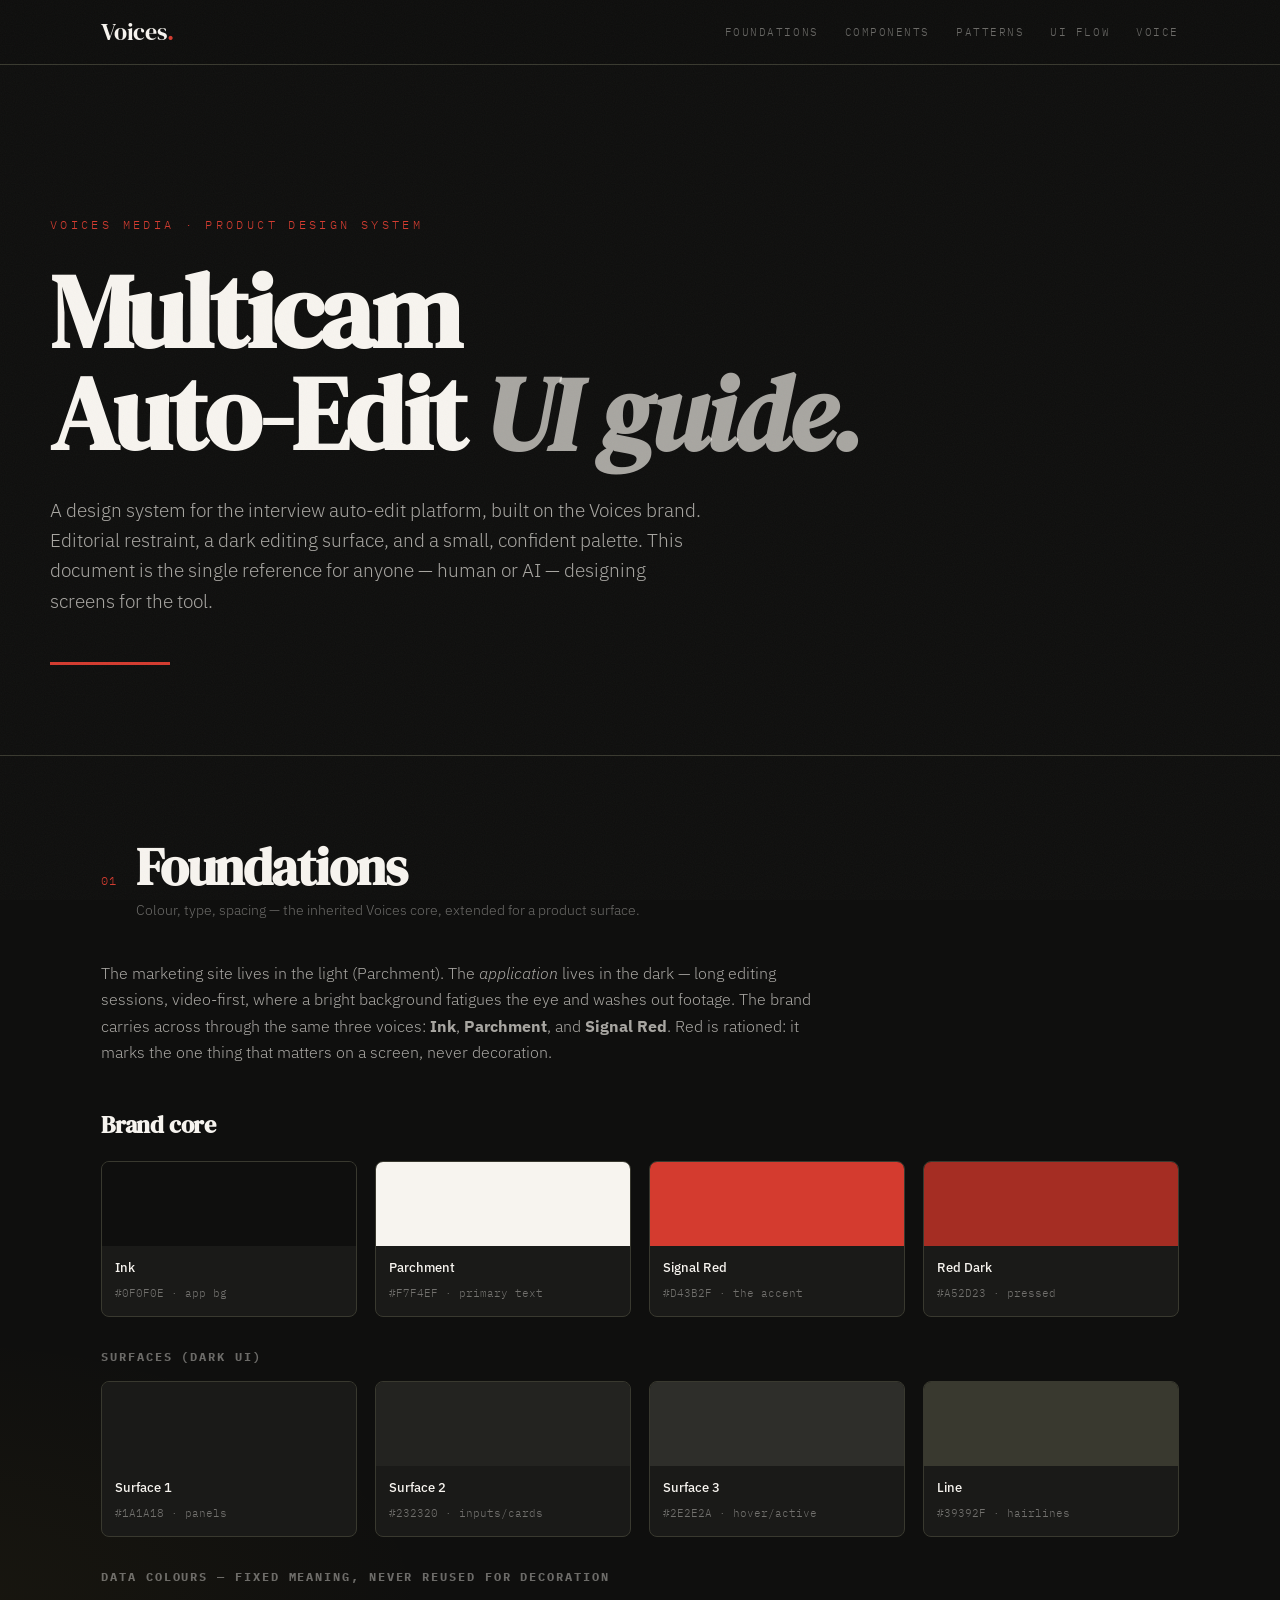
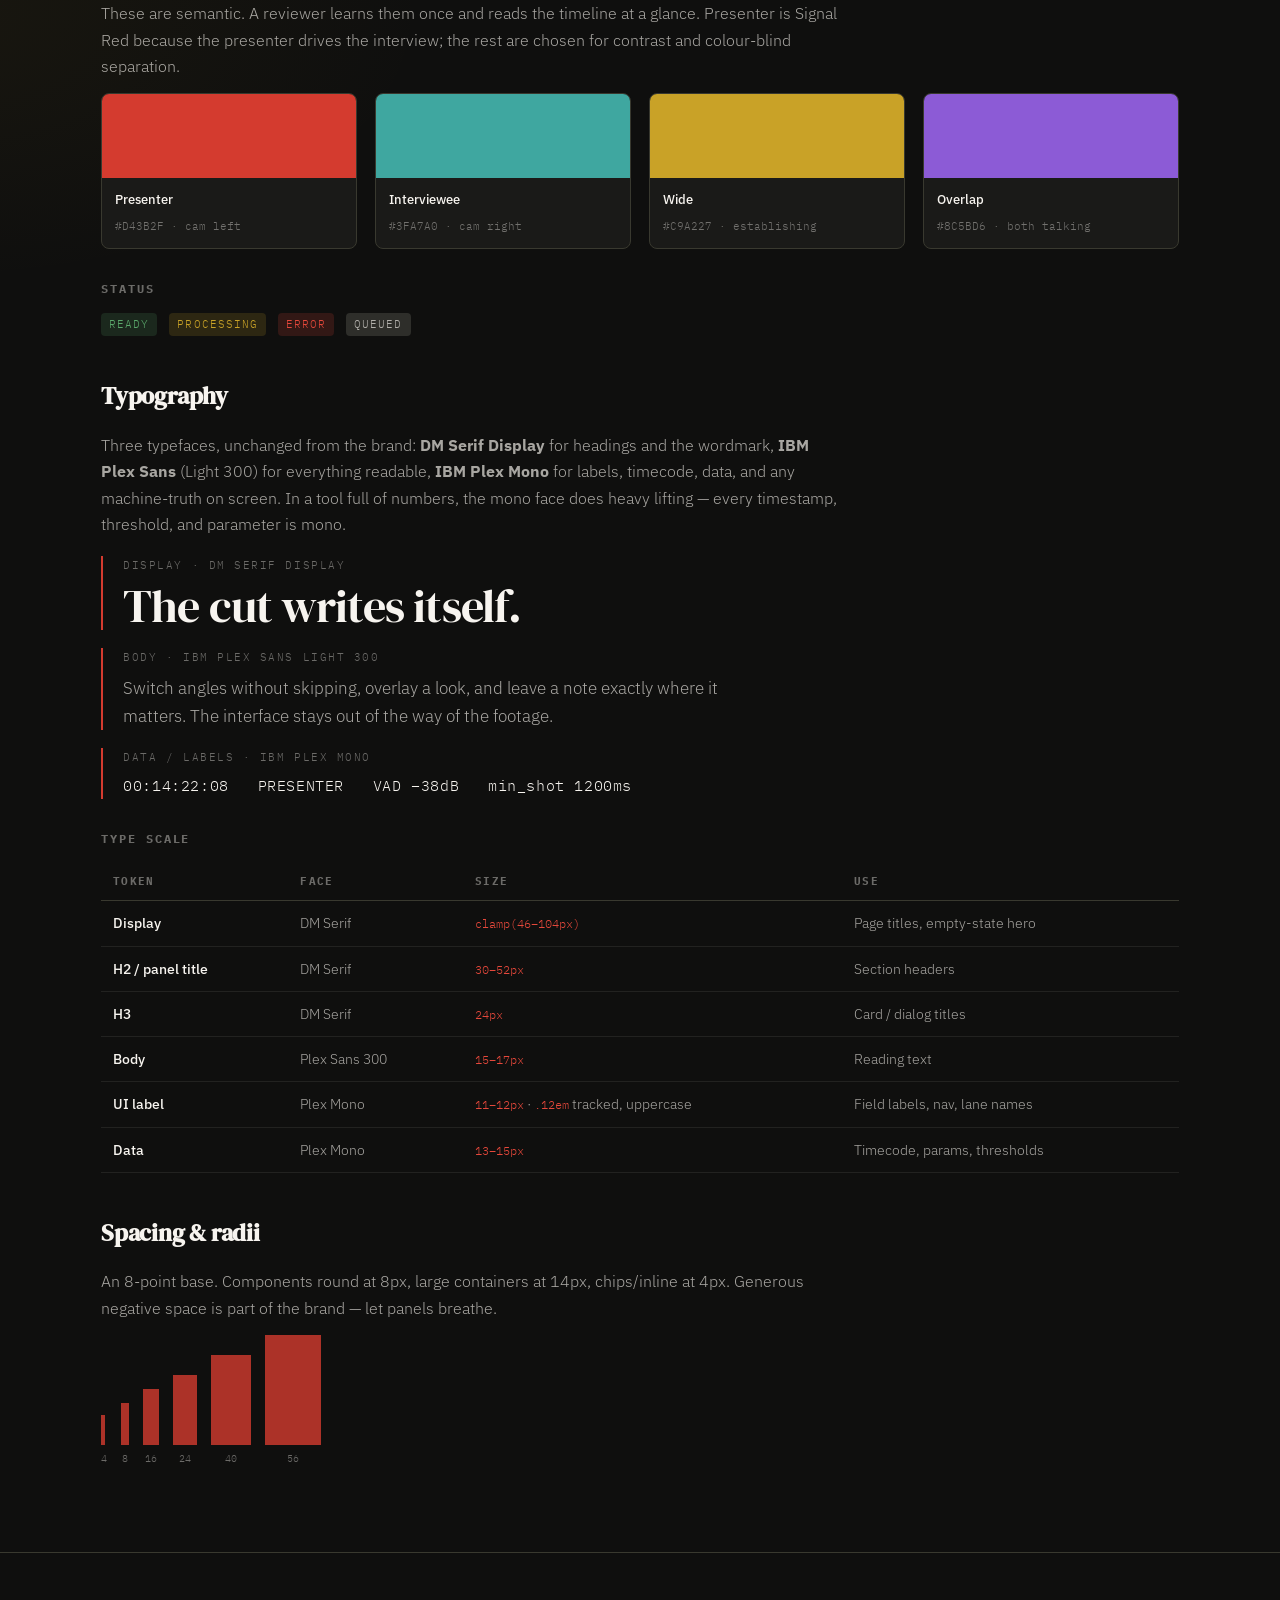
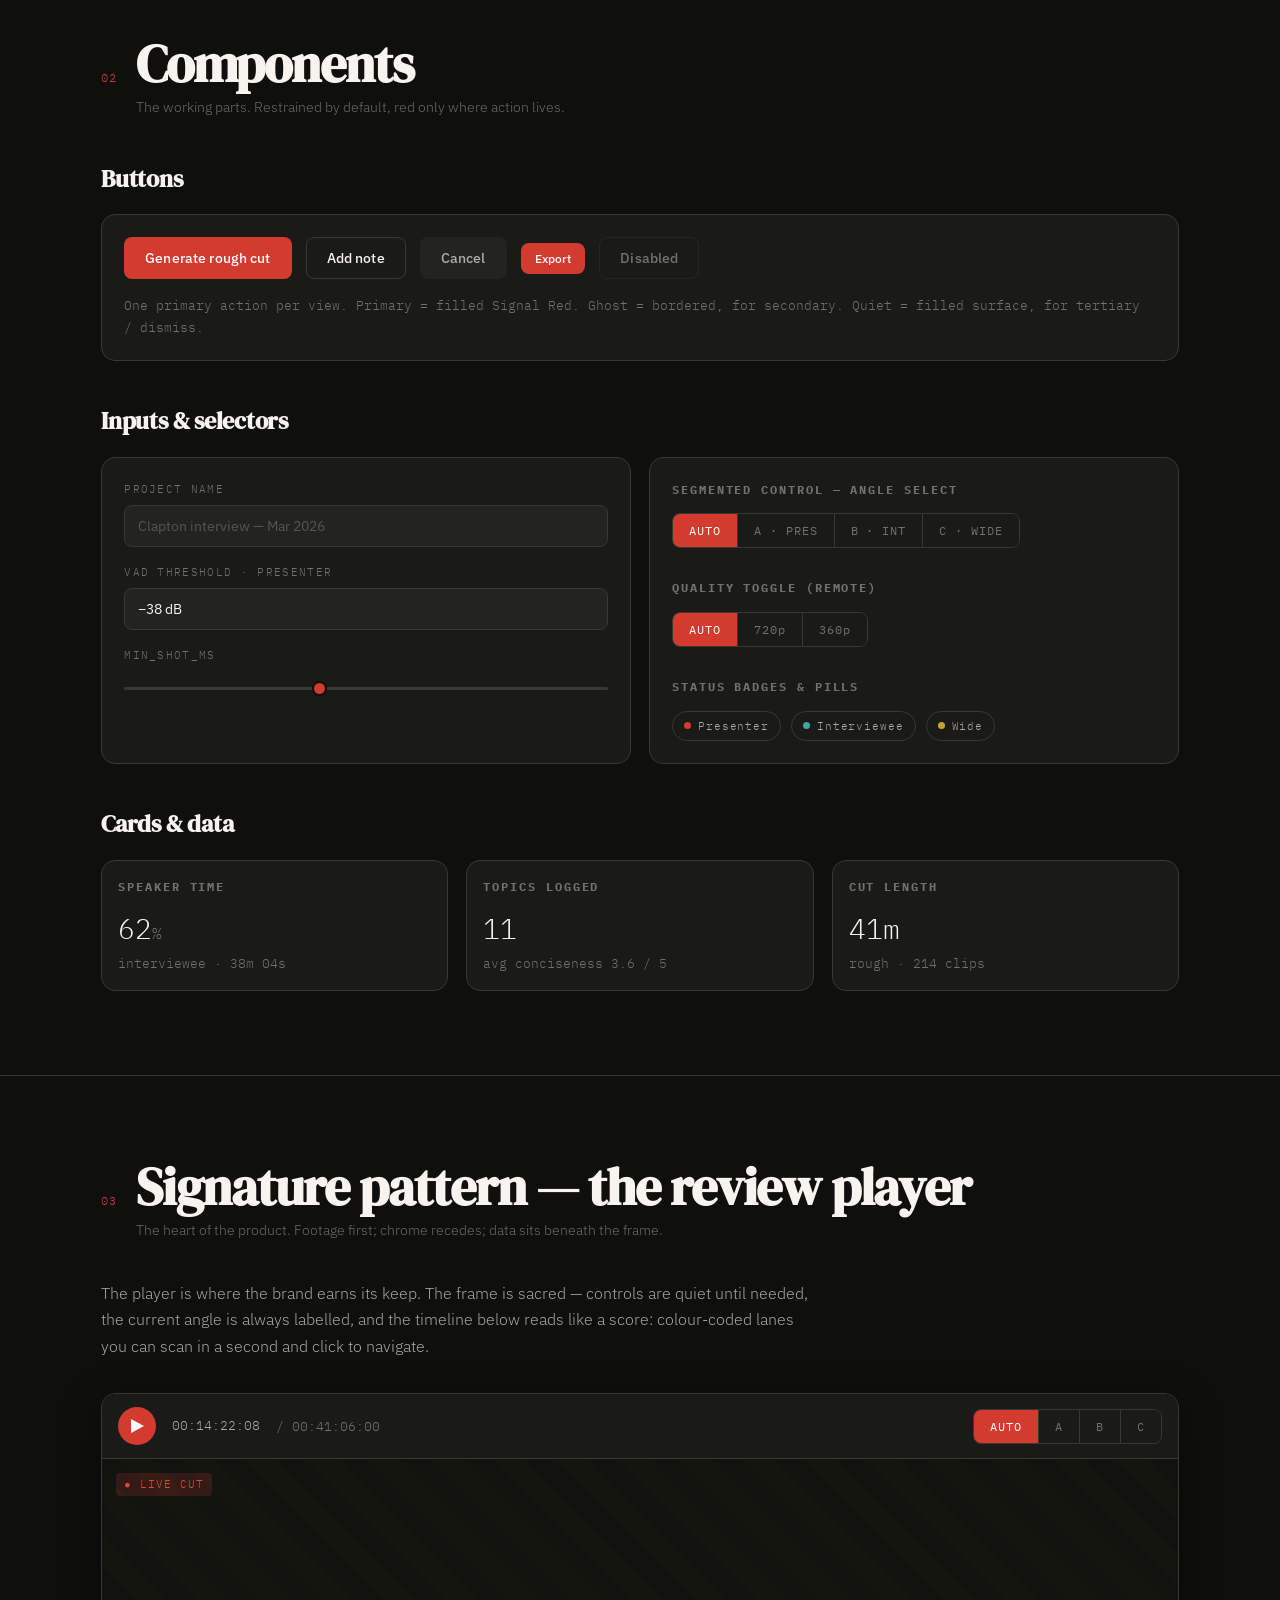
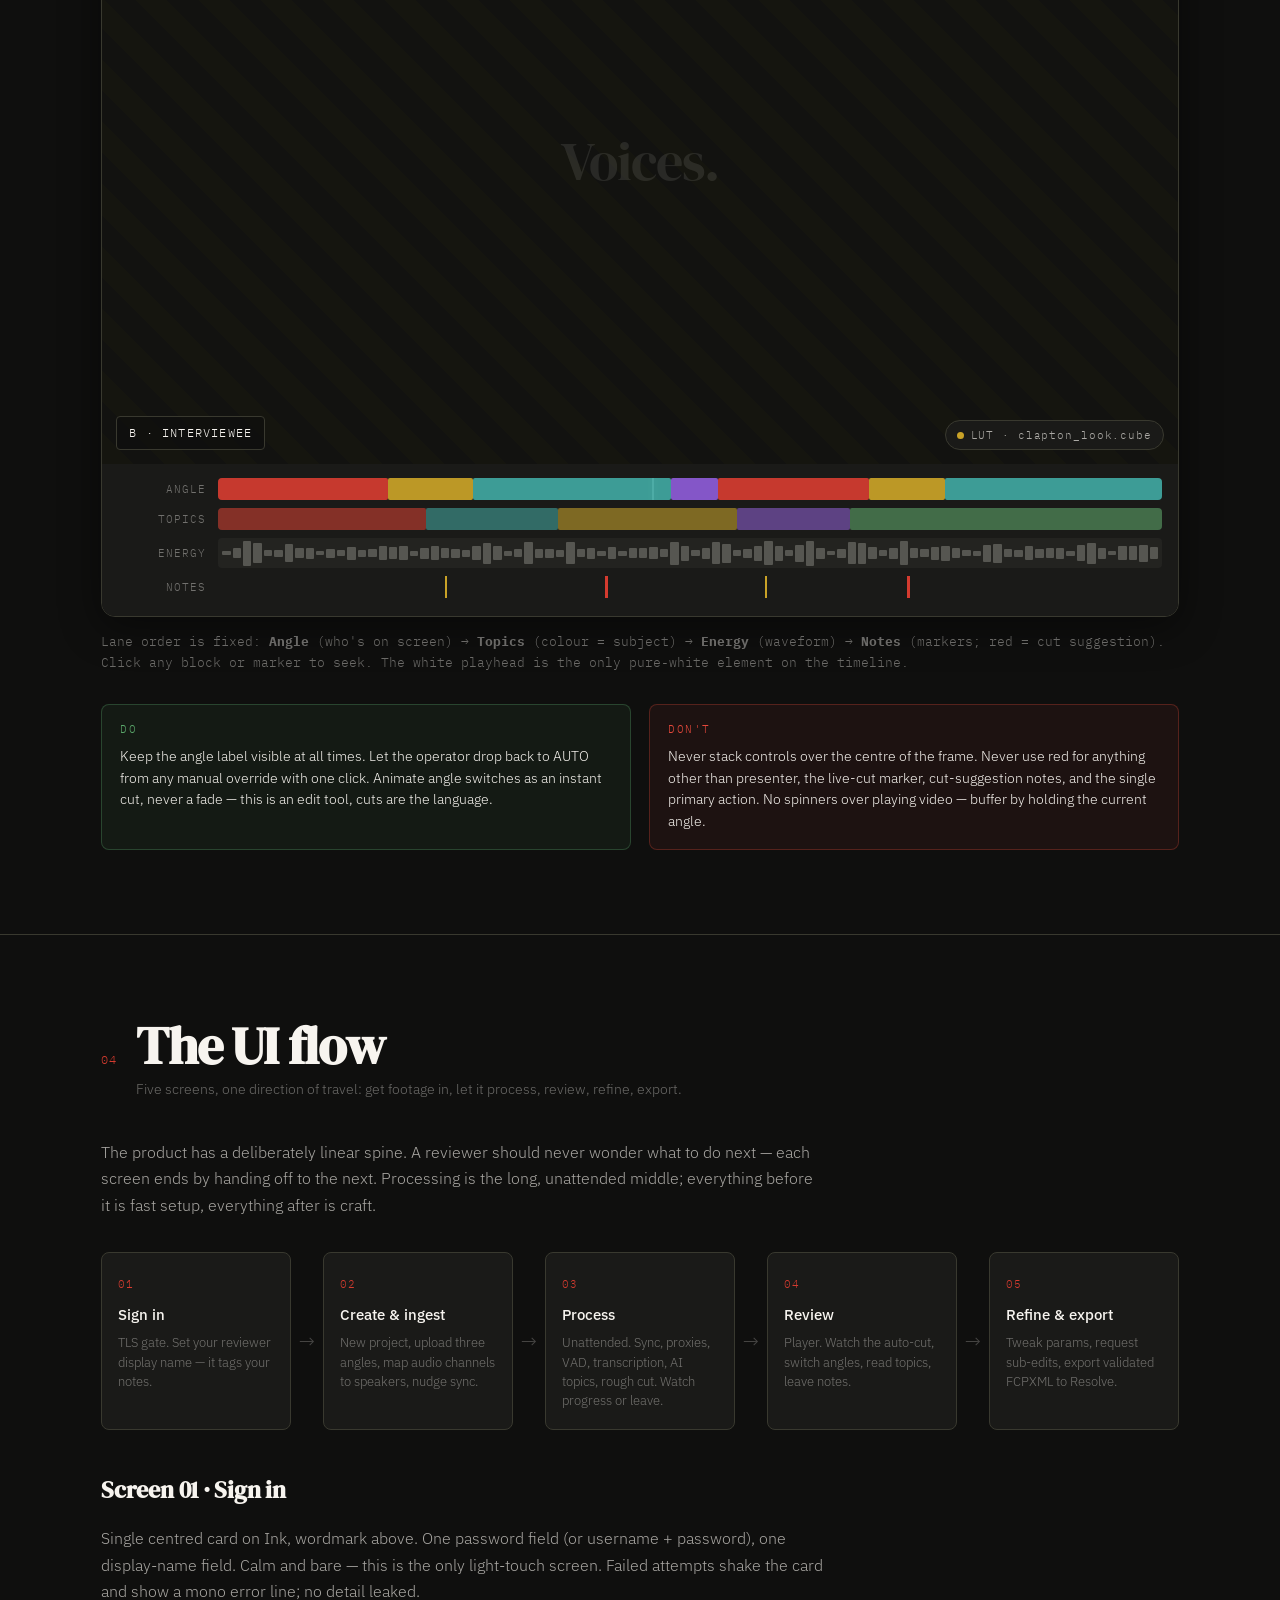
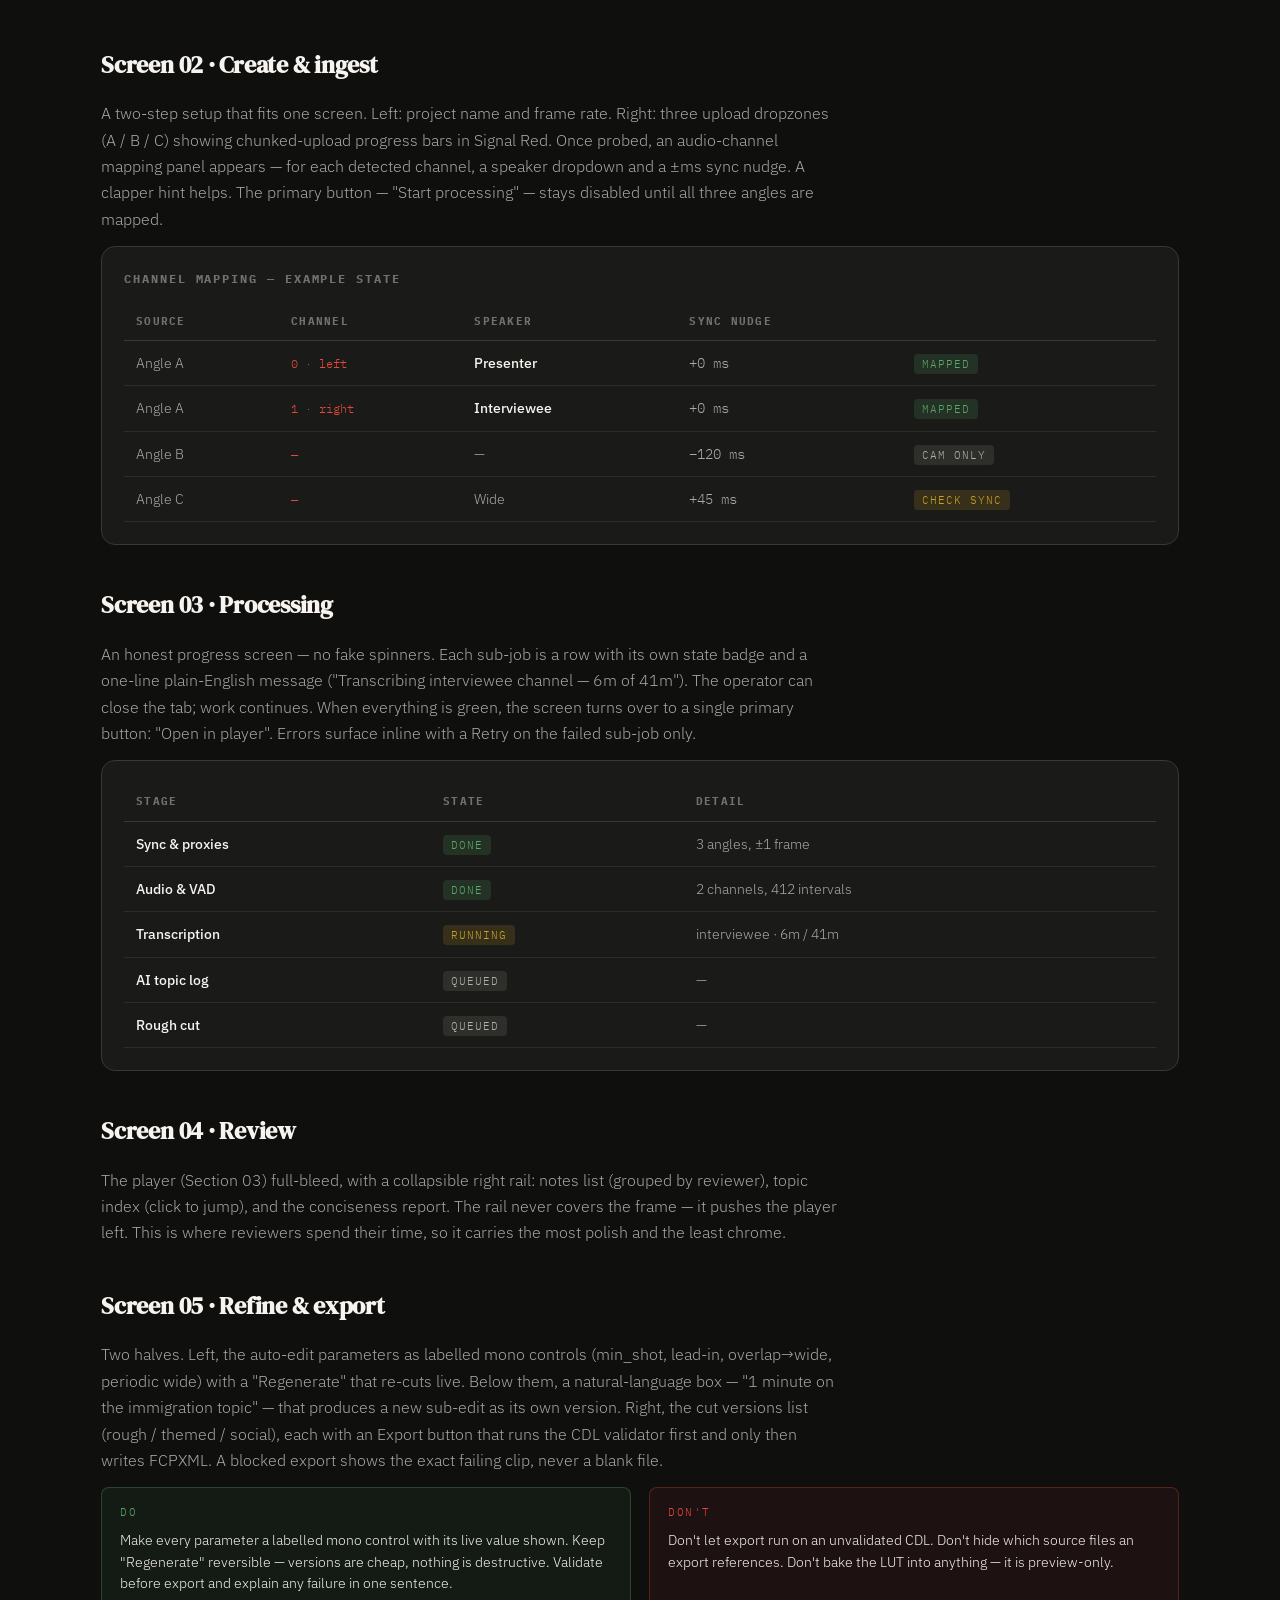
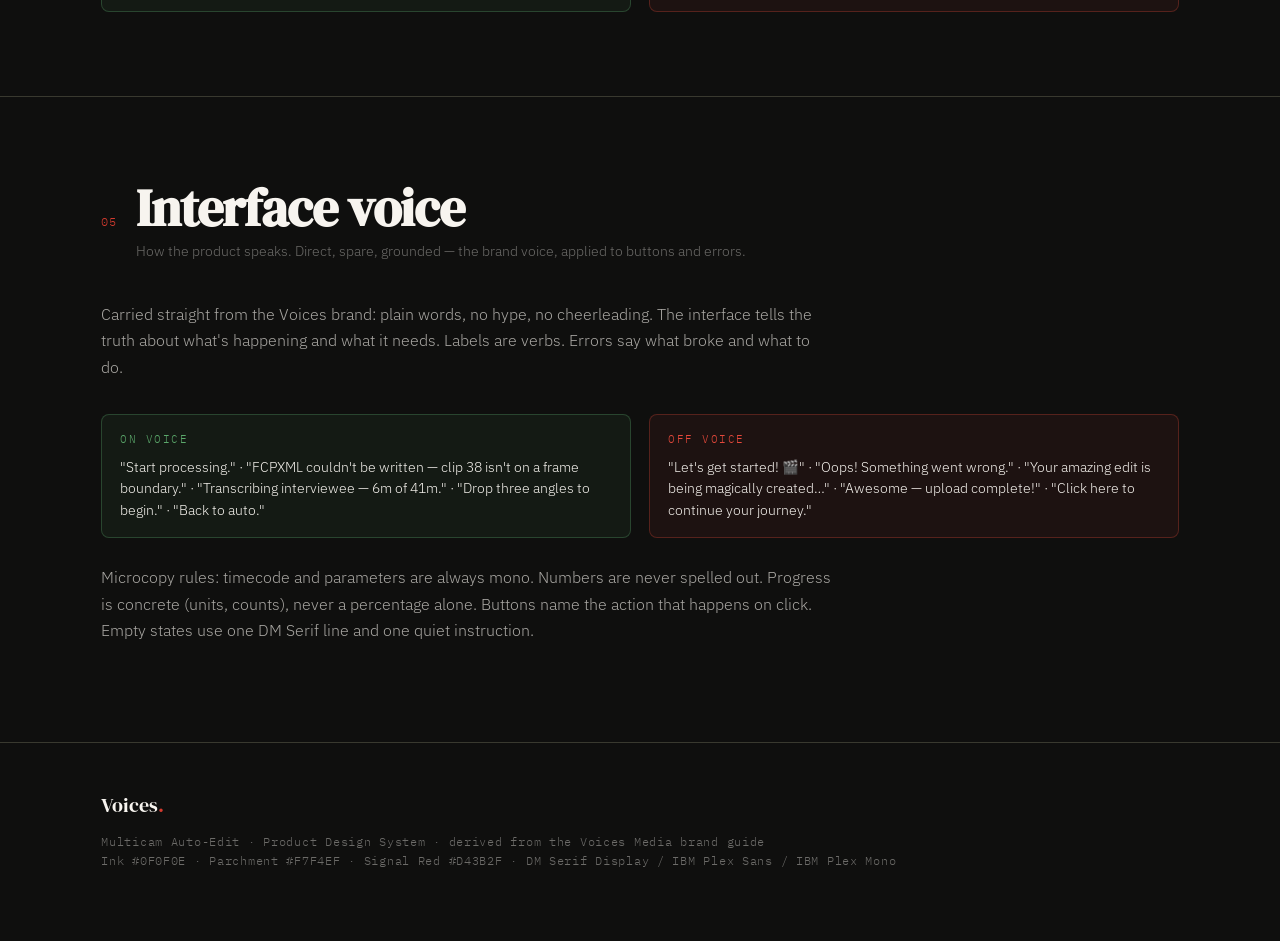
==== docs/source/multicam_ui_style_guide.html @ 342392d2 "docs: initialize AUTOEDIT workspace" ====
<!DOCTYPE html>
<html lang="en">
<head>
<meta charset="utf-8">
<meta name="viewport" content="width=device-width, initial-scale=1">
<title>Multicam Auto-Edit — UI Style Guide & Flow</title>
<link rel="preconnect" href="https://fonts.googleapis.com">
<link rel="preconnect" href="https://fonts.gstatic.com" crossorigin>
<link href="https://fonts.googleapis.com/css2?family=DM+Serif+Display:ital@0;1&family=IBM+Plex+Sans:ital,wght@0,300;0,400;0,500;0,600;1,300&family=IBM+Plex+Mono:wght@400;500&display=swap" rel="stylesheet">
<style>
/* ============================================================
   VOICES MEDIA — PRODUCT UI SYSTEM
   Multicam Auto-Edit Platform
   Extends the Voices brand (Ink / Parchment / Signal Red,
   DM Serif Display · IBM Plex Sans · IBM Plex Mono) into a
   dark editing-application surface.
   ============================================================ */
:root{
  /* Brand core (from Voices brand guide) */
  --ink:#0F0F0E;
  --paper:#F7F4EF;
  --paper-alt:#EFECE6;
  --red:#D43B2F;
  --red-dark:#A52D23;
  --red-pale:#FAE8E6;

  /* Product surfaces — the app runs dark (editing context) */
  --bg:#0F0F0E;            /* app background = Ink */
  --surface-1:#1A1A18;     /* panels */
  --surface-2:#232320;     /* raised cards, inputs */
  --surface-3:#2E2E2A;     /* hover / active rows */
  --line:#39392F;          /* hairline borders, warm */
  --line-soft:rgba(247,244,239,.08);

  /* Text on dark */
  --t-hi:#F7F4EF;          /* primary = Parchment */
  --t-mid:rgba(247,244,239,.66);
  --t-low:rgba(247,244,239,.40);
  --t-faint:rgba(247,244,239,.24);

  /* Accents & data colours (timeline lanes, speakers, topics) */
  --red-bright:#E5483B;
  --presenter:#D43B2F;     /* Signal Red — primary speaker */
  --interviewee:#3FA7A0;   /* teal, complementary, used elsewhere in your work */
  --wide:#C9A227;          /* harvest gold — wide / establishing */
  --overlap:#8C5BD6;       /* both speaking */
  --silence:rgba(247,244,239,.10);
  --ok:#5BA86B;
  --warn:#C9A227;
  --err:#E5483B;

  --serif:'DM Serif Display',Georgia,serif;
  --sans:'IBM Plex Sans',system-ui,sans-serif;
  --mono:'IBM Plex Mono','Courier New',monospace;

  --r-sm:4px; --r-md:8px; --r-lg:14px;
  --pad:clamp(20px,4vw,56px);
  --shadow:0 10px 40px rgba(0,0,0,.45);
}
*,*::before,*::after{box-sizing:border-box;margin:0;padding:0}
html{scroll-behavior:smooth;font-size:16px}
body{
  background:var(--bg);color:var(--t-hi);
  font-family:var(--sans);font-weight:300;line-height:1.65;
  -webkit-font-smoothing:antialiased;
  background-image:
    radial-gradient(1100px 500px at 85% -8%, rgba(212,59,47,.10), transparent 60%),
    radial-gradient(900px 500px at -5% 18%, rgba(201,162,39,.05), transparent 55%);
}
/* grain overlay — printed/film texture nod */
body::after{
  content:"";position:fixed;inset:0;pointer-events:none;z-index:9999;opacity:.035;
  background-image:url("data:image/svg+xml,%3Csvg xmlns='http://www.w3.org/2000/svg' width='120' height='120'%3E%3Cfilter id='n'%3E%3CfeTurbulence type='fractalNoise' baseFrequency='.9' numOctaves='2'/%3E%3C/filter%3E%3Crect width='100%25' height='100%25' filter='url(%23n)'/%3E%3C/svg%3E");
}
img,video,svg{max-width:100%;display:block}
ul{list-style:none}
a{color:inherit;text-decoration:none}
code,.mono{font-family:var(--mono)}

/* ── Layout shell ─────────────────────────────────────────── */
.wrap{max-width:1180px;margin:0 auto;padding:0 var(--pad)}
header.top{
  position:sticky;top:0;z-index:50;
  background:rgba(15,15,14,.82);backdrop-filter:blur(12px);
  border-bottom:1px solid var(--line);
}
.top .wrap{display:flex;align-items:center;justify-content:space-between;height:64px}
.brandmark{font-family:var(--serif);font-size:24px;letter-spacing:-.01em}
.brandmark .dot{color:var(--red)}
.top nav{display:flex;gap:26px;font-family:var(--mono);font-size:11px;letter-spacing:.14em;text-transform:uppercase}
.top nav a{color:var(--t-low);transition:color .2s}
.top nav a:hover{color:var(--t-hi)}

/* ── Hero ─────────────────────────────────────────────────── */
.hero{padding:clamp(70px,12vw,150px) 0 clamp(50px,7vw,90px);position:relative}
.kicker{font-family:var(--mono);font-size:12px;letter-spacing:.28em;text-transform:uppercase;color:var(--red);margin-bottom:26px}
.hero h1{font-family:var(--serif);font-size:clamp(46px,8.5vw,104px);line-height:.98;letter-spacing:-.025em}
.hero h1 em{font-style:italic;color:var(--t-mid)}
.hero p.lede{max-width:60ch;margin-top:30px;font-size:clamp(16px,1.6vw,19px);color:var(--t-mid);line-height:1.6}
.hero .dotline{margin-top:46px;height:3px;width:120px;background:var(--red)}

/* ── Section scaffold ─────────────────────────────────────── */
section.block{padding:clamp(46px,7vw,84px) 0;border-top:1px solid var(--line)}
.sec-head{display:flex;align-items:baseline;gap:18px;margin-bottom:38px}
.sec-num{font-family:var(--mono);font-size:12px;color:var(--red);letter-spacing:.1em;padding-top:8px}
.sec-head h2{font-family:var(--serif);font-size:clamp(30px,4.4vw,52px);letter-spacing:-.02em;line-height:1.02}
.sec-head .sub{color:var(--t-low);font-size:14px;margin-top:6px}
.lead{max-width:72ch;color:var(--t-mid);font-size:16px;margin-bottom:34px}

h3.t{font-family:var(--serif);font-size:24px;letter-spacing:-.01em;margin:40px 0 16px}
h4.t{font-family:var(--mono);font-size:12px;letter-spacing:.16em;text-transform:uppercase;color:var(--t-low);margin:30px 0 14px}
p.body{color:var(--t-mid);margin-bottom:14px;max-width:74ch}
.mono-note{font-family:var(--mono);font-size:12.5px;color:var(--t-low);line-height:1.7}

/* ── Grids & cards ────────────────────────────────────────── */
.grid{display:grid;gap:18px}
.g2{grid-template-columns:repeat(2,1fr)}
.g3{grid-template-columns:repeat(3,1fr)}
.g4{grid-template-columns:repeat(4,1fr)}
@media(max-width:840px){.g2,.g3,.g4{grid-template-columns:1fr}}
.card{background:var(--surface-1);border:1px solid var(--line);border-radius:var(--r-lg);padding:22px}
.card.tight{padding:16px}

/* ── Colour swatches ──────────────────────────────────────── */
.sw{border:1px solid var(--line);border-radius:var(--r-md);overflow:hidden;background:var(--surface-1)}
.sw .chip{height:84px}
.sw .meta{padding:11px 13px}
.sw .meta b{display:block;font-size:13px;font-weight:500;color:var(--t-hi)}
.sw .meta span{font-family:var(--mono);font-size:11px;color:var(--t-low)}

/* ── Type specimens ───────────────────────────────────────── */
.spec{border-left:2px solid var(--red);padding-left:20px;margin:18px 0}
.spec .label{font-family:var(--mono);font-size:11px;letter-spacing:.14em;text-transform:uppercase;color:var(--t-low);margin-bottom:8px}
.spec .demo{color:var(--t-hi)}

/* ── Buttons & controls ───────────────────────────────────── */
.btn{font-family:var(--sans);font-weight:500;font-size:13.5px;border:1px solid transparent;border-radius:var(--r-md);
  padding:11px 20px;cursor:pointer;transition:all .18s;display:inline-flex;gap:9px;align-items:center;letter-spacing:.01em}
.btn-primary{background:var(--red);color:#fff}
.btn-primary:hover{background:var(--red-bright);transform:translateY(-1px)}
.btn-ghost{background:transparent;color:var(--t-hi);border-color:var(--line)}
.btn-ghost:hover{background:var(--surface-2);border-color:var(--t-low)}
.btn-quiet{background:var(--surface-2);color:var(--t-mid)}
.btn-quiet:hover{background:var(--surface-3);color:var(--t-hi)}
.btn:disabled{opacity:.4;cursor:not-allowed;transform:none}
.btn-sm{padding:7px 13px;font-size:12px}

.seg{display:inline-flex;border:1px solid var(--line);border-radius:var(--r-md);overflow:hidden}
.seg button{font-family:var(--mono);font-size:12px;letter-spacing:.08em;background:var(--surface-1);color:var(--t-low);
  border:none;padding:9px 16px;cursor:pointer;transition:all .15s;border-right:1px solid var(--line)}
.seg button:last-child{border-right:none}
.seg button.on{background:var(--red);color:#fff}
.seg button:not(.on):hover{background:var(--surface-2);color:var(--t-hi)}

.field{margin-bottom:16px}
.field label{display:block;font-family:var(--mono);font-size:11px;letter-spacing:.12em;text-transform:uppercase;color:var(--t-low);margin-bottom:7px}
.input{width:100%;background:var(--surface-2);border:1px solid var(--line);border-radius:var(--r-md);
  color:var(--t-hi);font-family:var(--sans);font-size:14px;padding:11px 13px;transition:border .18s}
.input:focus{outline:none;border-color:var(--red)}
.input::placeholder{color:var(--t-faint)}

.range{appearance:none;width:100%;height:3px;background:var(--line);border-radius:3px;outline:none}
.range::-webkit-slider-thumb{appearance:none;width:15px;height:15px;border-radius:50%;background:var(--red);cursor:pointer;border:2px solid var(--ink)}

.pill{display:inline-flex;align-items:center;gap:7px;font-family:var(--mono);font-size:11px;letter-spacing:.08em;
  padding:5px 11px;border-radius:100px;border:1px solid var(--line);color:var(--t-mid);background:var(--surface-1)}
.pill .led{width:7px;height:7px;border-radius:50%}
.badge{font-family:var(--mono);font-size:10.5px;letter-spacing:.1em;text-transform:uppercase;padding:3px 8px;border-radius:var(--r-sm)}
.badge.ok{background:rgba(91,168,107,.16);color:var(--ok)}
.badge.warn{background:rgba(201,162,39,.16);color:var(--warn)}
.badge.err{background:rgba(229,72,59,.16);color:var(--err)}
.badge.neutral{background:var(--surface-3);color:var(--t-mid)}

/* ── Flow diagram ─────────────────────────────────────────── */
.flow{display:flex;flex-wrap:wrap;gap:0;align-items:stretch;margin:8px 0 4px}
.flow .step{flex:1;min-width:150px;background:var(--surface-1);border:1px solid var(--line);border-radius:var(--r-md);
  padding:16px 16px 18px;position:relative}
.flow .step .n{font-family:var(--mono);font-size:11px;color:var(--red);letter-spacing:.1em}
.flow .step b{display:block;font-size:14.5px;font-weight:500;margin:8px 0 6px}
.flow .step p{font-size:12.5px;color:var(--t-low);line-height:1.55}
.flow .arrow{display:flex;align-items:center;color:var(--t-faint);padding:0 8px;font-size:20px}
@media(max-width:840px){.flow .arrow{transform:rotate(90deg);padding:6px 0}.flow .step{min-width:100%}}

/* ── Player mock ──────────────────────────────────────────── */
.player{background:#0a0a09;border:1px solid var(--line);border-radius:var(--r-lg);overflow:hidden;box-shadow:var(--shadow)}
.stage{position:relative;aspect-ratio:16/9;background:
  repeating-linear-gradient(45deg,#15150f 0 22px,#121210 22px 44px);display:flex;align-items:center;justify-content:center}
.stage .live{position:absolute;top:14px;left:14px;display:flex;gap:8px;align-items:center}
.stage .ang-label{position:absolute;bottom:14px;left:14px;font-family:var(--mono);font-size:12px;letter-spacing:.1em;
  background:rgba(15,15,14,.7);padding:6px 12px;border-radius:var(--r-sm);border:1px solid var(--line)}
.stage .lut-tag{position:absolute;bottom:14px;right:14px}
.stage .ghost{font-family:var(--serif);font-size:54px;color:rgba(247,244,239,.10);letter-spacing:-.02em}
.transport{display:flex;align-items:center;gap:16px;padding:13px 16px;background:var(--surface-1);border-bottom:1px solid var(--line)}
.transport .tc{font-family:var(--mono);font-size:13px;color:var(--t-mid)}
.transport .play{width:38px;height:38px;border-radius:50%;background:var(--red);display:flex;align-items:center;justify-content:center;cursor:pointer;border:none}
.transport .angsel{margin-left:auto}

/* ── Timeline lanes ───────────────────────────────────────── */
.tl{background:var(--surface-1);padding:14px 16px 18px}
.tl .lane{display:flex;align-items:center;gap:12px;margin-bottom:8px}
.tl .lane:last-child{margin-bottom:0}
.tl .lane .name{width:88px;flex-shrink:0;font-family:var(--mono);font-size:10.5px;letter-spacing:.1em;text-transform:uppercase;color:var(--t-low);text-align:right}
.tl .lane .track{flex:1;height:22px;background:var(--surface-2);border-radius:var(--r-sm);position:relative;overflow:hidden}
.tl .seg-blk{position:absolute;top:0;bottom:0;border-radius:2px}
.tl .wave{flex:1;height:30px;display:flex;align-items:center;gap:2px;background:var(--surface-2);border-radius:var(--r-sm);padding:0 4px;overflow:hidden}
.tl .wave i{flex:1;background:var(--t-faint);border-radius:1px}
.tl .note-mk{position:absolute;top:-3px;width:2px;height:28px;background:var(--wide)}
.tl .note-mk.cut{background:var(--red);width:3px}
.tl .playhead{position:absolute;top:-4px;bottom:-4px;width:2px;background:var(--t-hi);box-shadow:0 0 8px rgba(247,244,239,.5)}

/* ── Spec table ───────────────────────────────────────────── */
table.t{width:100%;border-collapse:collapse;font-size:13.5px}
table.t th{text-align:left;font-family:var(--mono);font-size:10.5px;letter-spacing:.12em;text-transform:uppercase;
  color:var(--t-low);padding:10px 12px;border-bottom:1px solid var(--line)}
table.t td{padding:11px 12px;border-bottom:1px solid var(--line-soft);color:var(--t-mid);vertical-align:top}
table.t td b{color:var(--t-hi);font-weight:500}
table.t tr:hover td{background:var(--surface-1)}
table.t code{font-size:12px;color:var(--red-bright)}

/* ── Do / Don't ───────────────────────────────────────────── */
.dd{border-radius:var(--r-md);padding:16px 18px;font-size:13.5px;line-height:1.6}
.dd.do{background:rgba(91,168,107,.08);border:1px solid rgba(91,168,107,.3)}
.dd.dont{background:rgba(229,72,59,.07);border:1px solid rgba(229,72,59,.28)}
.dd .h{font-family:var(--mono);font-size:11px;letter-spacing:.14em;text-transform:uppercase;margin-bottom:8px}
.dd.do .h{color:var(--ok)}.dd.dont .h{color:var(--err)}

.spacing-demo{display:flex;align-items:flex-end;gap:14px;flex-wrap:wrap}
.spacing-demo .u{background:var(--red);opacity:.8}
.spacing-demo .lbl{font-family:var(--mono);font-size:10px;color:var(--t-low);margin-top:6px;text-align:center}

footer.foot{border-top:1px solid var(--line);padding:46px 0 70px;color:var(--t-low);font-family:var(--mono);font-size:12px;letter-spacing:.06em}
footer.foot .brandmark{font-family:var(--serif);font-size:20px;color:var(--t-hi);letter-spacing:0;margin-bottom:10px}
.reveal{opacity:0;transform:translateY(18px);transition:opacity .7s,transform .7s}
.reveal.in{opacity:1;transform:none}
@media(prefers-reduced-motion:reduce){.reveal{opacity:1;transform:none;transition:none}}
</style>
</head>
<body>

<header class="top">
  <div class="wrap">
    <div class="brandmark">Voices<span class="dot">.</span></div>
    <nav>
      <a href="#foundations">Foundations</a>
      <a href="#components">Components</a>
      <a href="#patterns">Patterns</a>
      <a href="#flow">UI Flow</a>
      <a href="#voice">Voice</a>
    </nav>
  </div>
</header>

<div class="hero wrap">
  <div class="kicker">Voices Media · Product Design System</div>
  <h1>Multicam<br>Auto-Edit <em>UI guide.</em></h1>
  <p class="lede">A design system for the interview auto-edit platform, built on the Voices brand. Editorial restraint, a dark editing surface, and a small, confident palette. This document is the single reference for anyone — human or AI — designing screens for the tool.</p>
  <div class="dotline"></div>
</div>

<main>

<!-- ============ FOUNDATIONS ============ -->
<section class="block" id="foundations">
  <div class="wrap">
    <div class="sec-head">
      <div class="sec-num">01</div>
      <div>
        <h2>Foundations</h2>
        <div class="sub">Colour, type, spacing — the inherited Voices core, extended for a product surface.</div>
      </div>
    </div>

    <p class="lead">The marketing site lives in the light (Parchment). The <em>application</em> lives in the dark — long editing sessions, video-first, where a bright background fatigues the eye and washes out footage. The brand carries across through the same three voices: <b>Ink</b>, <b>Parchment</b>, and <b>Signal Red</b>. Red is rationed: it marks the one thing that matters on a screen, never decoration.</p>

    <h3 class="t">Brand core</h3>
    <div class="grid g4">
      <div class="sw"><div class="chip" style="background:#0F0F0E"></div><div class="meta"><b>Ink</b><span>#0F0F0E · app bg</span></div></div>
      <div class="sw"><div class="chip" style="background:#F7F4EF"></div><div class="meta"><b>Parchment</b><span>#F7F4EF · primary text</span></div></div>
      <div class="sw"><div class="chip" style="background:#D43B2F"></div><div class="meta"><b>Signal Red</b><span>#D43B2F · the accent</span></div></div>
      <div class="sw"><div class="chip" style="background:#A52D23"></div><div class="meta"><b>Red Dark</b><span>#A52D23 · pressed</span></div></div>
    </div>

    <h4 class="t">Surfaces (dark UI)</h4>
    <div class="grid g4">
      <div class="sw"><div class="chip" style="background:#1A1A18"></div><div class="meta"><b>Surface 1</b><span>#1A1A18 · panels</span></div></div>
      <div class="sw"><div class="chip" style="background:#232320"></div><div class="meta"><b>Surface 2</b><span>#232320 · inputs/cards</span></div></div>
      <div class="sw"><div class="chip" style="background:#2E2E2A"></div><div class="meta"><b>Surface 3</b><span>#2E2E2A · hover/active</span></div></div>
      <div class="sw"><div class="chip" style="background:#39392F"></div><div class="meta"><b>Line</b><span>#39392F · hairlines</span></div></div>
    </div>

    <h4 class="t">Data colours — fixed meaning, never reused for decoration</h4>
    <p class="body">These are semantic. A reviewer learns them once and reads the timeline at a glance. Presenter is Signal Red because the presenter drives the interview; the rest are chosen for contrast and colour-blind separation.</p>
    <div class="grid g4">
      <div class="sw"><div class="chip" style="background:#D43B2F"></div><div class="meta"><b>Presenter</b><span>#D43B2F · cam left</span></div></div>
      <div class="sw"><div class="chip" style="background:#3FA7A0"></div><div class="meta"><b>Interviewee</b><span>#3FA7A0 · cam right</span></div></div>
      <div class="sw"><div class="chip" style="background:#C9A227"></div><div class="meta"><b>Wide</b><span>#C9A227 · establishing</span></div></div>
      <div class="sw"><div class="chip" style="background:#8C5BD6"></div><div class="meta"><b>Overlap</b><span>#8C5BD6 · both talking</span></div></div>
    </div>

    <h4 class="t">Status</h4>
    <div style="display:flex;gap:12px;flex-wrap:wrap;margin-top:4px">
      <span class="badge ok">Ready</span>
      <span class="badge warn">Processing</span>
      <span class="badge err">Error</span>
      <span class="badge neutral">Queued</span>
    </div>

    <h3 class="t">Typography</h3>
    <p class="body">Three typefaces, unchanged from the brand: <b>DM Serif Display</b> for headings and the wordmark, <b>IBM Plex Sans</b> (Light 300) for everything readable, <b>IBM Plex Mono</b> for labels, timecode, data, and any machine-truth on screen. In a tool full of numbers, the mono face does heavy lifting — every timestamp, threshold, and parameter is mono.</p>

    <div class="spec">
      <div class="label">Display · DM Serif Display</div>
      <div class="demo" style="font-family:var(--serif);font-size:46px;line-height:1.05;letter-spacing:-.02em">The cut writes itself.</div>
    </div>
    <div class="spec">
      <div class="label">Body · IBM Plex Sans Light 300</div>
      <div class="demo" style="font-size:17px;color:var(--t-mid);max-width:60ch">Switch angles without skipping, overlay a look, and leave a note exactly where it matters. The interface stays out of the way of the footage.</div>
    </div>
    <div class="spec">
      <div class="label">Data / labels · IBM Plex Mono</div>
      <div class="demo mono" style="font-size:15px;color:var(--t-hi);letter-spacing:.04em">00:14:22:08 &nbsp; PRESENTER &nbsp; VAD −38dB &nbsp; min_shot 1200ms</div>
    </div>

    <h4 class="t">Type scale</h4>
    <table class="t">
      <tr><th>Token</th><th>Face</th><th>Size</th><th>Use</th></tr>
      <tr><td><b>Display</b></td><td>DM Serif</td><td><code>clamp(46–104px)</code></td><td>Page titles, empty-state hero</td></tr>
      <tr><td><b>H2 / panel title</b></td><td>DM Serif</td><td><code>30–52px</code></td><td>Section headers</td></tr>
      <tr><td><b>H3</b></td><td>DM Serif</td><td><code>24px</code></td><td>Card / dialog titles</td></tr>
      <tr><td><b>Body</b></td><td>Plex Sans 300</td><td><code>15–17px</code></td><td>Reading text</td></tr>
      <tr><td><b>UI label</b></td><td>Plex Mono</td><td><code>11–12px</code> · <code>.12em</code> tracked, uppercase</td><td>Field labels, nav, lane names</td></tr>
      <tr><td><b>Data</b></td><td>Plex Mono</td><td><code>13–15px</code></td><td>Timecode, params, thresholds</td></tr>
    </table>

    <h3 class="t">Spacing &amp; radii</h3>
    <p class="body">An 8-point base. Components round at 8px, large containers at 14px, chips/inline at 4px. Generous negative space is part of the brand — let panels breathe.</p>
    <div class="spacing-demo">
      <div><div class="u" style="width:4px;height:30px"></div><div class="lbl">4</div></div>
      <div><div class="u" style="width:8px;height:42px"></div><div class="lbl">8</div></div>
      <div><div class="u" style="width:16px;height:56px"></div><div class="lbl">16</div></div>
      <div><div class="u" style="width:24px;height:70px"></div><div class="lbl">24</div></div>
      <div><div class="u" style="width:40px;height:90px"></div><div class="lbl">40</div></div>
      <div><div class="u" style="width:56px;height:110px"></div><div class="lbl">56</div></div>
    </div>
  </div>
</section>

<!-- ============ COMPONENTS ============ -->
<section class="block" id="components">
  <div class="wrap">
    <div class="sec-head">
      <div class="sec-num">02</div>
      <div><h2>Components</h2><div class="sub">The working parts. Restrained by default, red only where action lives.</div></div>
    </div>

    <h3 class="t">Buttons</h3>
    <div class="card">
      <div style="display:flex;gap:14px;flex-wrap:wrap;align-items:center">
        <button class="btn btn-primary">Generate rough cut</button>
        <button class="btn btn-ghost">Add note</button>
        <button class="btn btn-quiet">Cancel</button>
        <button class="btn btn-primary btn-sm">Export</button>
        <button class="btn btn-ghost" disabled>Disabled</button>
      </div>
      <p class="mono-note" style="margin-top:16px">One primary action per view. Primary = filled Signal Red. Ghost = bordered, for secondary. Quiet = filled surface, for tertiary / dismiss.</p>
    </div>

    <h3 class="t">Inputs &amp; selectors</h3>
    <div class="grid g2">
      <div class="card">
        <div class="field"><label>Project name</label><input class="input" placeholder="Clapton interview — Mar 2026"></div>
        <div class="field"><label>VAD threshold · presenter</label><input class="input mono" value="−38 dB"></div>
        <div class="field" style="margin-bottom:0"><label>min_shot_ms</label><input type="range" class="range" value="40"></div>
      </div>
      <div class="card">
        <h4 class="t" style="margin-top:0">Segmented control — angle select</h4>
        <div class="seg">
          <button class="on">AUTO</button><button>A · PRES</button><button>B · INT</button><button>C · WIDE</button>
        </div>
        <h4 class="t">Quality toggle (remote)</h4>
        <div class="seg"><button class="on">AUTO</button><button>720p</button><button>360p</button></div>
        <h4 class="t">Status badges &amp; pills</h4>
        <div style="display:flex;gap:10px;flex-wrap:wrap">
          <span class="pill"><span class="led" style="background:var(--presenter)"></span>Presenter</span>
          <span class="pill"><span class="led" style="background:var(--interviewee)"></span>Interviewee</span>
          <span class="pill"><span class="led" style="background:var(--wide)"></span>Wide</span>
        </div>
      </div>
    </div>

    <h3 class="t">Cards &amp; data</h3>
    <div class="grid g3">
      <div class="card tight"><h4 class="t" style="margin:0 0 10px">Speaker time</h4><div class="mono" style="font-size:28px;color:var(--t-hi)">62<span style="color:var(--t-low);font-size:16px">%</span></div><div class="mono-note">interviewee · 38m 04s</div></div>
      <div class="card tight"><h4 class="t" style="margin:0 0 10px">Topics logged</h4><div class="mono" style="font-size:28px;color:var(--t-hi)">11</div><div class="mono-note">avg conciseness 3.6 / 5</div></div>
      <div class="card tight"><h4 class="t" style="margin:0 0 10px">Cut length</h4><div class="mono" style="font-size:28px;color:var(--t-hi)">41m</div><div class="mono-note">rough · 214 clips</div></div>
    </div>
  </div>
</section>

<!-- ============ PATTERNS: PLAYER ============ -->
<section class="block" id="patterns">
  <div class="wrap">
    <div class="sec-head">
      <div class="sec-num">03</div>
      <div><h2>Signature pattern — the review player</h2><div class="sub">The heart of the product. Footage first; chrome recedes; data sits beneath the frame.</div></div>
    </div>
    <p class="lead">The player is where the brand earns its keep. The frame is sacred — controls are quiet until needed, the current angle is always labelled, and the timeline below reads like a score: colour-coded lanes you can scan in a second and click to navigate.</p>

    <div class="player">
      <div class="transport">
        <button class="play" aria-label="play">
          <svg width="13" height="14" viewBox="0 0 13 14" fill="#fff"><path d="M0 0l13 7L0 14z"/></svg>
        </button>
        <span class="tc">00:14:22:08</span>
        <span class="mono-note">/ 00:41:06:00</span>
        <div class="angsel"><div class="seg"><button class="on">AUTO</button><button>A</button><button>B</button><button>C</button></div></div>
      </div>
      <div class="stage">
        <span class="live"><span class="badge err">● LIVE CUT</span></span>
        <span class="ghost">Voices.</span>
        <span class="ang-label">B · INTERVIEWEE</span>
        <span class="lut-tag pill"><span class="led" style="background:var(--wide)"></span>LUT · clapton_look.cube</span>
      </div>
      <div class="tl">
        <div class="lane">
          <span class="name">Angle</span>
          <div class="track" id="angle-track">
            <div class="playhead" style="left:46%"></div>
          </div>
        </div>
        <div class="lane">
          <span class="name">Topics</span>
          <div class="track" id="topic-track"></div>
        </div>
        <div class="lane">
          <span class="name">Energy</span>
          <div class="wave" id="wave"></div>
        </div>
        <div class="lane">
          <span class="name">Notes</span>
          <div class="track" id="note-track" style="background:transparent"></div>
        </div>
      </div>
    </div>
    <p class="mono-note" style="margin-top:14px">Lane order is fixed: <b>Angle</b> (who's on screen) → <b>Topics</b> (colour = subject) → <b>Energy</b> (waveform) → <b>Notes</b> (markers; red = cut suggestion). Click any block or marker to seek. The white playhead is the only pure-white element on the timeline.</p>

    <div class="grid g2" style="margin-top:30px">
      <div class="dd do"><div class="h">Do</div>Keep the angle label visible at all times. Let the operator drop back to AUTO from any manual override with one click. Animate angle switches as an instant cut, never a fade — this is an edit tool, cuts are the language.</div>
      <div class="dd dont"><div class="h">Don't</div>Never stack controls over the centre of the frame. Never use red for anything other than presenter, the live-cut marker, cut-suggestion notes, and the single primary action. No spinners over playing video — buffer by holding the current angle.</div>
    </div>
  </div>
</section>

<!-- ============ UI FLOW ============ -->
<section class="block" id="flow">
  <div class="wrap">
    <div class="sec-head">
      <div class="sec-num">04</div>
      <div><h2>The UI flow</h2><div class="sub">Five screens, one direction of travel: get footage in, let it process, review, refine, export.</div></div>
    </div>
    <p class="lead">The product has a deliberately linear spine. A reviewer should never wonder what to do next — each screen ends by handing off to the next. Processing is the long, unattended middle; everything before it is fast setup, everything after is craft.</p>

    <div class="flow">
      <div class="step"><span class="n">01</span><b>Sign in</b><p>TLS gate. Set your reviewer display name — it tags your notes.</p></div>
      <div class="arrow">→</div>
      <div class="step"><span class="n">02</span><b>Create &amp; ingest</b><p>New project, upload three angles, map audio channels to speakers, nudge sync.</p></div>
      <div class="arrow">→</div>
      <div class="step"><span class="n">03</span><b>Process</b><p>Unattended. Sync, proxies, VAD, transcription, AI topics, rough cut. Watch progress or leave.</p></div>
      <div class="arrow">→</div>
      <div class="step"><span class="n">04</span><b>Review</b><p>Player. Watch the auto-cut, switch angles, read topics, leave notes.</p></div>
      <div class="arrow">→</div>
      <div class="step"><span class="n">05</span><b>Refine &amp; export</b><p>Tweak params, request sub-edits, export validated FCPXML to Resolve.</p></div>
    </div>

    <h3 class="t">Screen 01 · Sign in</h3>
    <p class="body">Single centred card on Ink, wordmark above. One password field (or username + password), one display-name field. Calm and bare — this is the only light-touch screen. Failed attempts shake the card and show a mono error line; no detail leaked.</p>

    <h3 class="t">Screen 02 · Create &amp; ingest</h3>
    <p class="body">A two-step setup that fits one screen. Left: project name and frame rate. Right: three upload dropzones (A / B / C) showing chunked-upload progress bars in Signal Red. Once probed, an audio-channel mapping panel appears — for each detected channel, a speaker dropdown and a ±ms sync nudge. A clapper hint helps. The primary button — "Start processing" — stays disabled until all three angles are mapped.</p>
    <div class="card">
      <h4 class="t" style="margin-top:0">Channel mapping — example state</h4>
      <table class="t">
        <tr><th>Source</th><th>Channel</th><th>Speaker</th><th>Sync nudge</th><th></th></tr>
        <tr><td>Angle A</td><td><code>0 · left</code></td><td><b>Presenter</b></td><td class="mono">+0 ms</td><td><span class="badge ok">mapped</span></td></tr>
        <tr><td>Angle A</td><td><code>1 · right</code></td><td><b>Interviewee</b></td><td class="mono">+0 ms</td><td><span class="badge ok">mapped</span></td></tr>
        <tr><td>Angle B</td><td><code>—</code></td><td>—</td><td class="mono">−120 ms</td><td><span class="badge neutral">cam only</span></td></tr>
        <tr><td>Angle C</td><td><code>—</code></td><td>Wide</td><td class="mono">+45 ms</td><td><span class="badge warn">check sync</span></td></tr>
      </table>
    </div>

    <h3 class="t">Screen 03 · Processing</h3>
    <p class="body">An honest progress screen — no fake spinners. Each sub-job is a row with its own state badge and a one-line plain-English message ("Transcribing interviewee channel — 6m of 41m"). The operator can close the tab; work continues. When everything is green, the screen turns over to a single primary button: "Open in player". Errors surface inline with a Retry on the failed sub-job only.</p>
    <div class="card">
      <table class="t">
        <tr><th>Stage</th><th>State</th><th>Detail</th></tr>
        <tr><td><b>Sync &amp; proxies</b></td><td><span class="badge ok">Done</span></td><td>3 angles, ±1 frame</td></tr>
        <tr><td><b>Audio &amp; VAD</b></td><td><span class="badge ok">Done</span></td><td>2 channels, 412 intervals</td></tr>
        <tr><td><b>Transcription</b></td><td><span class="badge warn">Running</span></td><td>interviewee · 6m / 41m</td></tr>
        <tr><td><b>AI topic log</b></td><td><span class="badge neutral">Queued</span></td><td>—</td></tr>
        <tr><td><b>Rough cut</b></td><td><span class="badge neutral">Queued</span></td><td>—</td></tr>
      </table>
    </div>

    <h3 class="t">Screen 04 · Review</h3>
    <p class="body">The player (Section 03) full-bleed, with a collapsible right rail: notes list (grouped by reviewer), topic index (click to jump), and the conciseness report. The rail never covers the frame — it pushes the player left. This is where reviewers spend their time, so it carries the most polish and the least chrome.</p>

    <h3 class="t">Screen 05 · Refine &amp; export</h3>
    <p class="body">Two halves. Left, the auto-edit parameters as labelled mono controls (min_shot, lead-in, overlap→wide, periodic wide) with a "Regenerate" that re-cuts live. Below them, a natural-language box — "1 minute on the immigration topic" — that produces a new sub-edit as its own version. Right, the cut versions list (rough / themed / social), each with an Export button that runs the CDL validator first and only then writes FCPXML. A blocked export shows the exact failing clip, never a blank file.</p>
    <div class="grid g2">
      <div class="dd do"><div class="h">Do</div>Make every parameter a labelled mono control with its live value shown. Keep "Regenerate" reversible — versions are cheap, nothing is destructive. Validate before export and explain any failure in one sentence.</div>
      <div class="dd dont"><div class="h">Don't</div>Don't let export run on an unvalidated CDL. Don't hide which source files an export references. Don't bake the LUT into anything — it is preview-only.</div>
    </div>
  </div>
</section>

<!-- ============ VOICE ============ -->
<section class="block" id="voice">
  <div class="wrap">
    <div class="sec-head">
      <div class="sec-num">05</div>
      <div><h2>Interface voice</h2><div class="sub">How the product speaks. Direct, spare, grounded — the brand voice, applied to buttons and errors.</div></div>
    </div>
    <p class="lead">Carried straight from the Voices brand: plain words, no hype, no cheerleading. The interface tells the truth about what's happening and what it needs. Labels are verbs. Errors say what broke and what to do.</p>
    <div class="grid g2">
      <div class="dd do"><div class="h">On voice</div>
        "Start processing." · "FCPXML couldn't be written — clip 38 isn't on a frame boundary." · "Transcribing interviewee — 6m of 41m." · "Drop three angles to begin." · "Back to auto."
      </div>
      <div class="dd dont"><div class="h">Off voice</div>
        "Let's get started! 🎬" · "Oops! Something went wrong." · "Your amazing edit is being magically created…" · "Awesome — upload complete!" · "Click here to continue your journey."
      </div>
    </div>
    <p class="body" style="margin-top:26px">Microcopy rules: timecode and parameters are always mono. Numbers are never spelled out. Progress is concrete (units, counts), never a percentage alone. Buttons name the action that happens on click. Empty states use one DM Serif line and one quiet instruction.</p>
  </div>
</section>

</main>

<footer class="foot">
  <div class="wrap">
    <div class="brandmark">Voices<span style="color:var(--red)">.</span></div>
    Multicam Auto-Edit · Product Design System · derived from the Voices Media brand guide<br>
    Ink #0F0F0E · Parchment #F7F4EF · Signal Red #D43B2F · DM Serif Display / IBM Plex Sans / IBM Plex Mono
  </div>
</footer>

<script>
// timeline mock fills + reveal
(function(){
  var presenter='#D43B2F',interviewee='#3FA7A0',wide='#C9A227',overlap='#8C5BD6';
  // angle lane segments [leftPct,widthPct,color]
  var angle=[[0,18,presenter],[18,9,wide],[27,21,interviewee],[48,5,overlap],[53,16,presenter],[69,8,wide],[77,23,interviewee]];
  var t=document.getElementById('angle-track');
  angle.forEach(function(s){var d=document.createElement('div');d.className='seg-blk';d.style.left=s[0]+'%';d.style.width=s[1]+'%';d.style.background=s[2];d.style.opacity=.92;t.appendChild(d);});
  // topics
  var tcol=['#D43B2F','#3FA7A0','#C9A227','#8C5BD6','#5BA86B'];
  var topics=[[0,22],[22,14],[36,19],[55,12],[67,33]];
  var tt=document.getElementById('topic-track');
  topics.forEach(function(s,i){var d=document.createElement('div');d.className='seg-blk';d.style.left=s[0]+'%';d.style.width=s[1]+'%';d.style.background=tcol[i%tcol.length];d.style.opacity=.55;tt.appendChild(d);});
  // wave
  var w=document.getElementById('wave');
  for(var i=0;i<90;i++){var b=document.createElement('i');b.style.height=(15+Math.abs(Math.sin(i*0.7))*Math.random()*70).toFixed(0)+'%';w.appendChild(b);}
  // notes
  var nt=document.getElementById('note-track');
  [[24,0],[41,1],[58,0],[73,1]].forEach(function(n){var m=document.createElement('div');m.className='note-mk'+(n[1]?' cut':'');m.style.left=n[0]+'%';nt.appendChild(m);});
  // reveal
  var io=new IntersectionObserver(function(es){es.forEach(function(e){if(e.isIntersecting)e.target.classList.add('in');});},{threshold:.12});
  document.querySelectorAll('section.block').forEach(function(s){s.classList.add('reveal');io.observe(s);});
})();
</script>
</body>
</html>
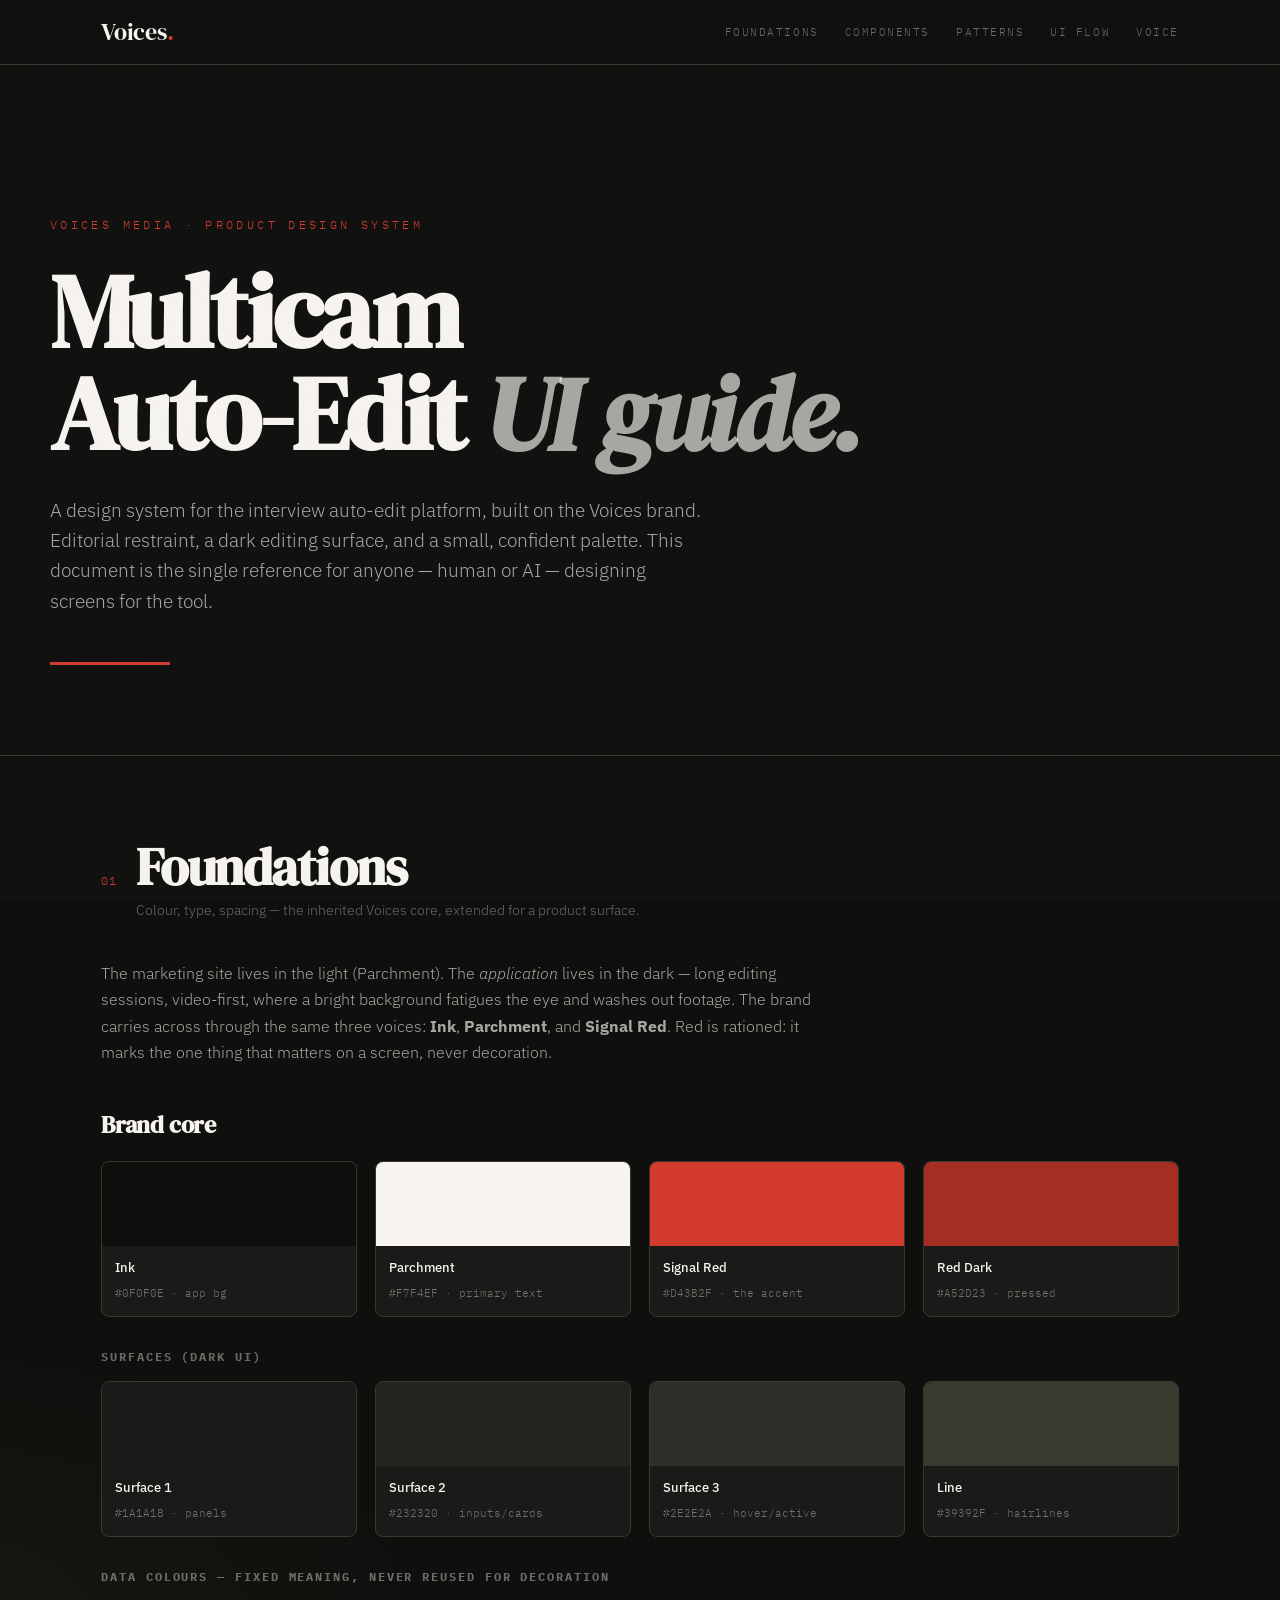
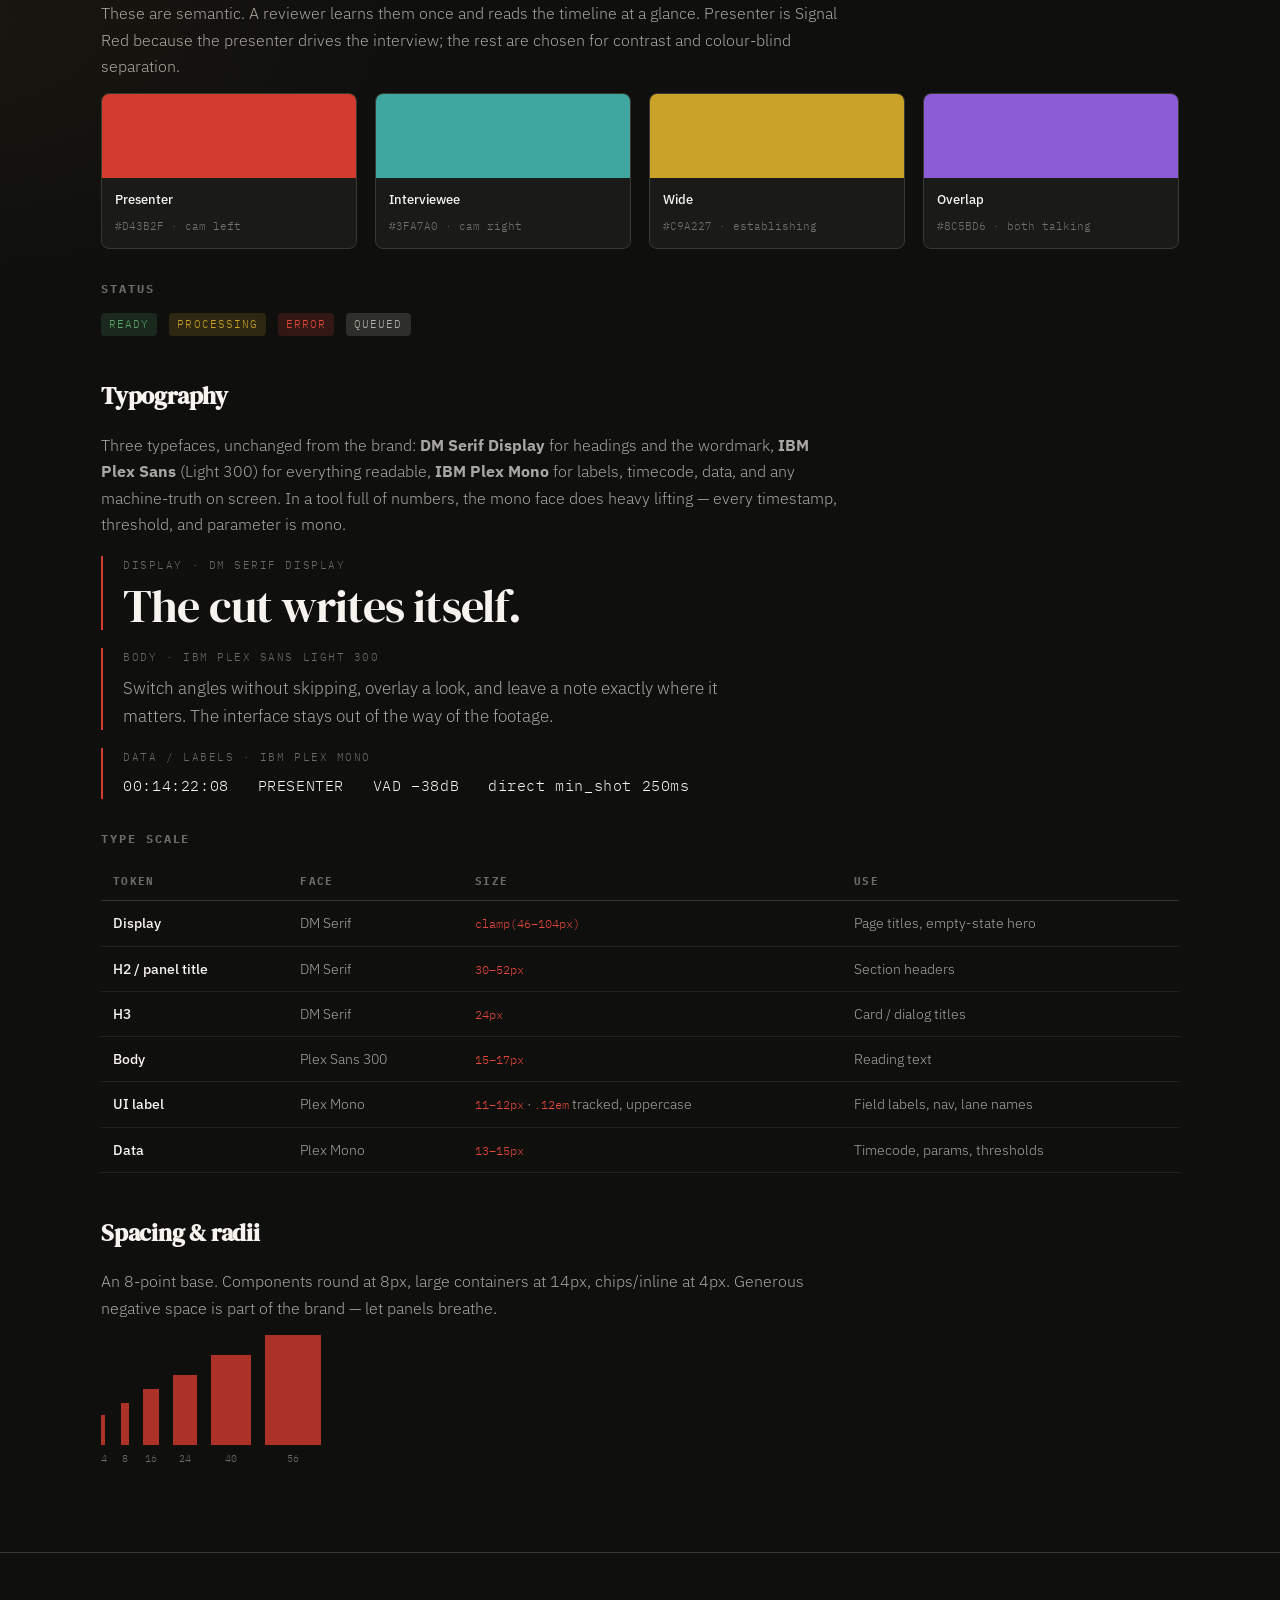
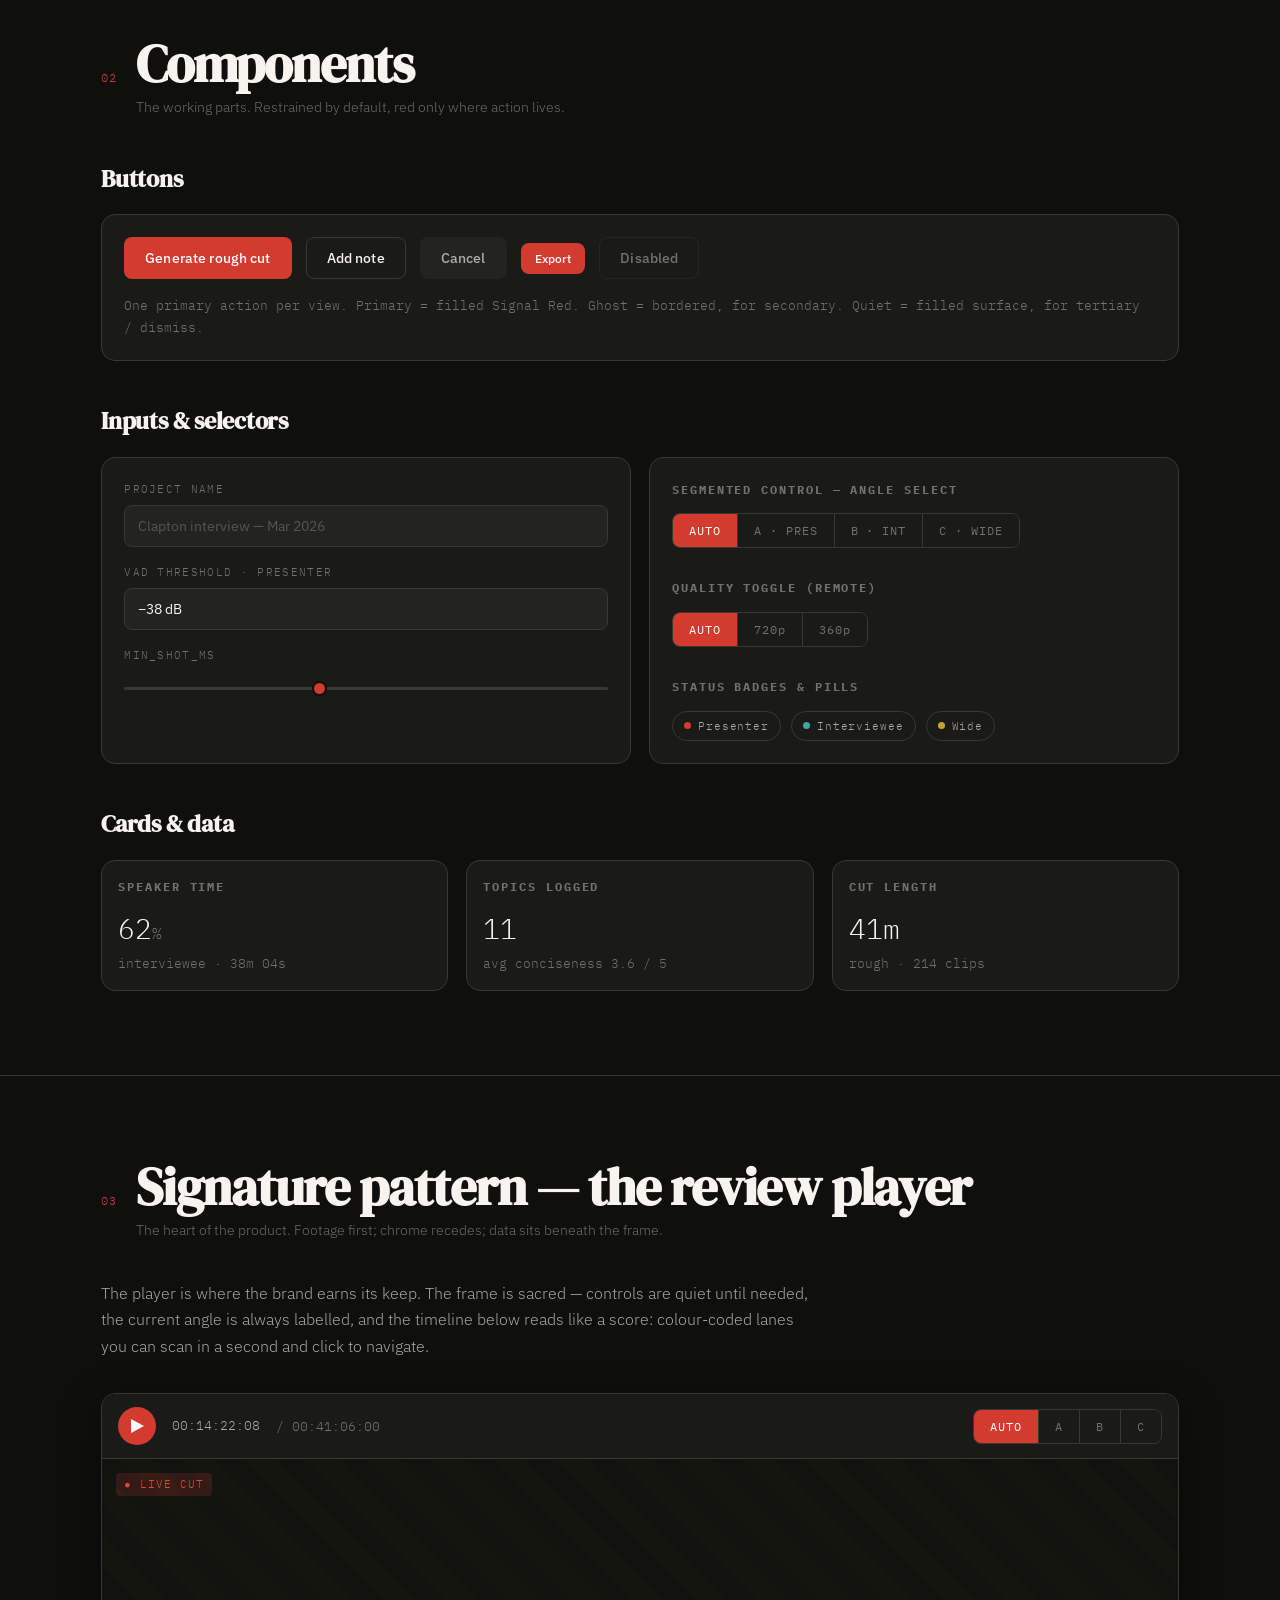
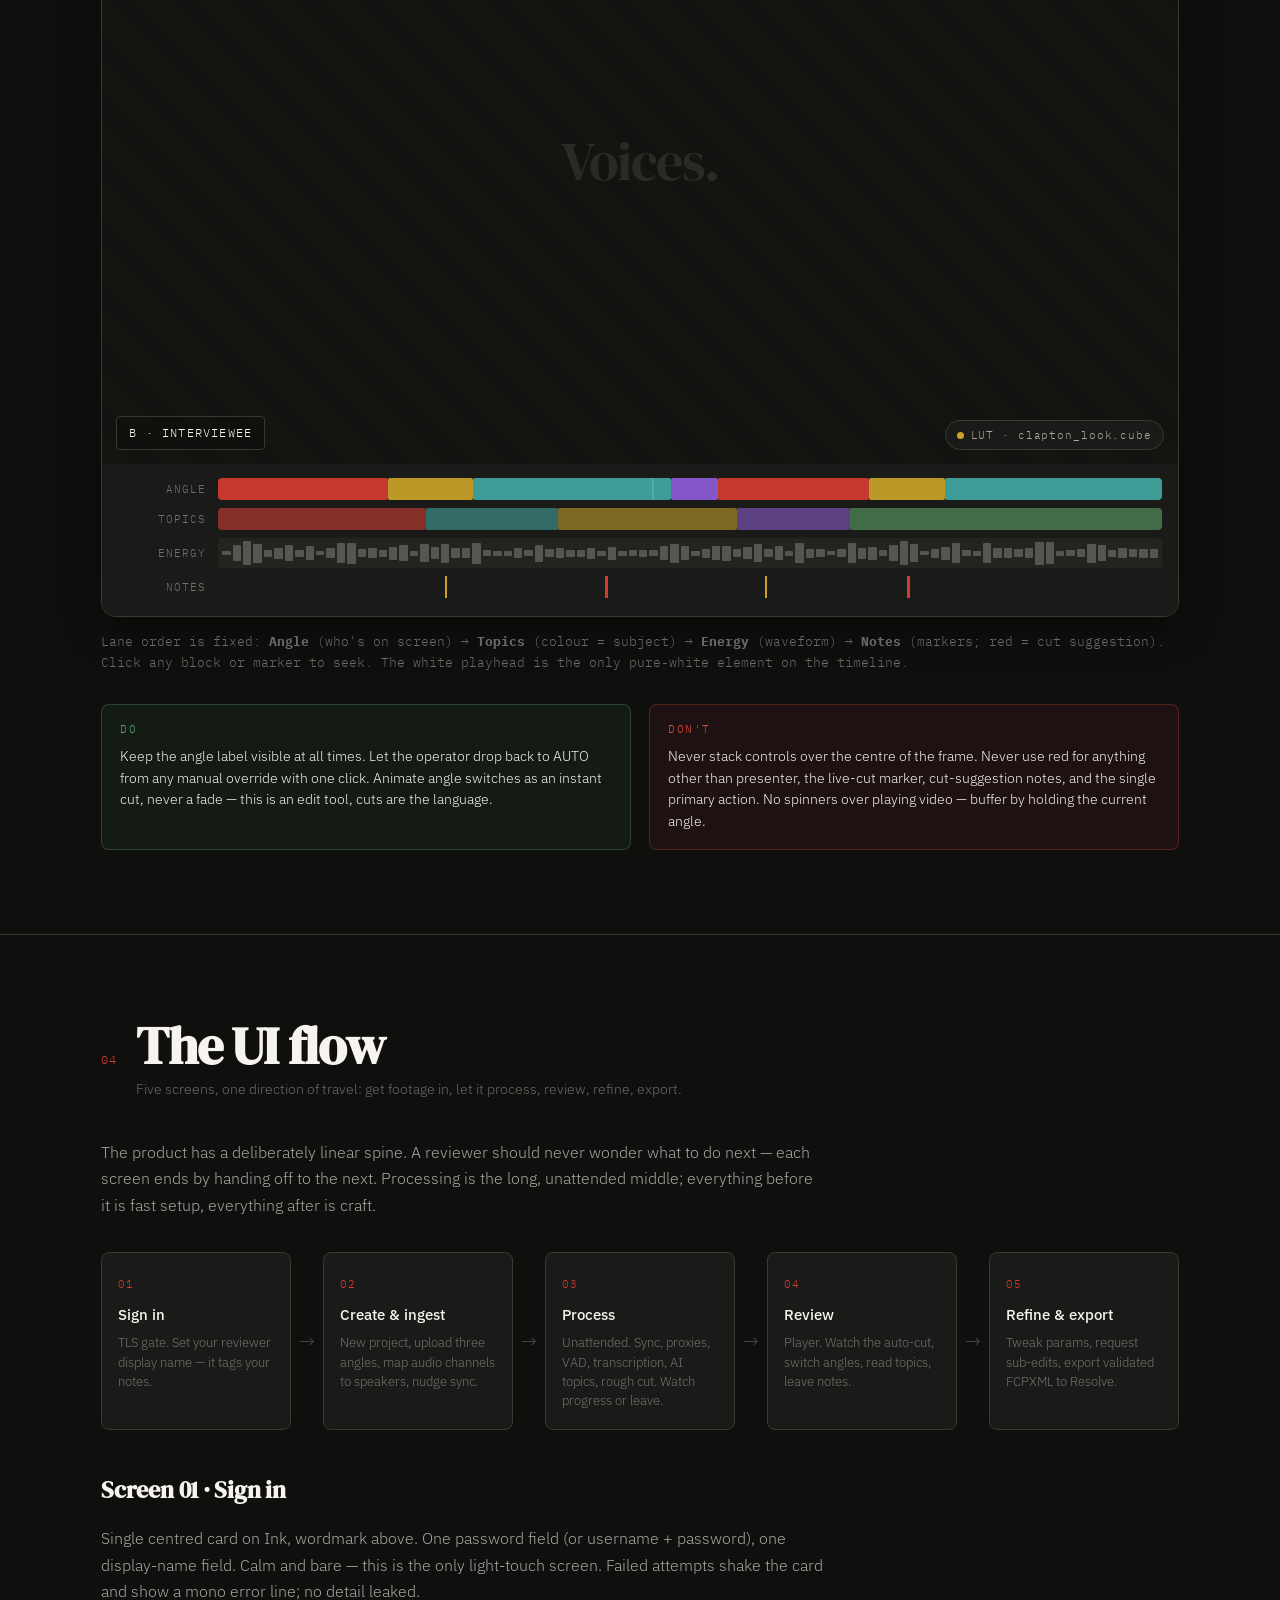
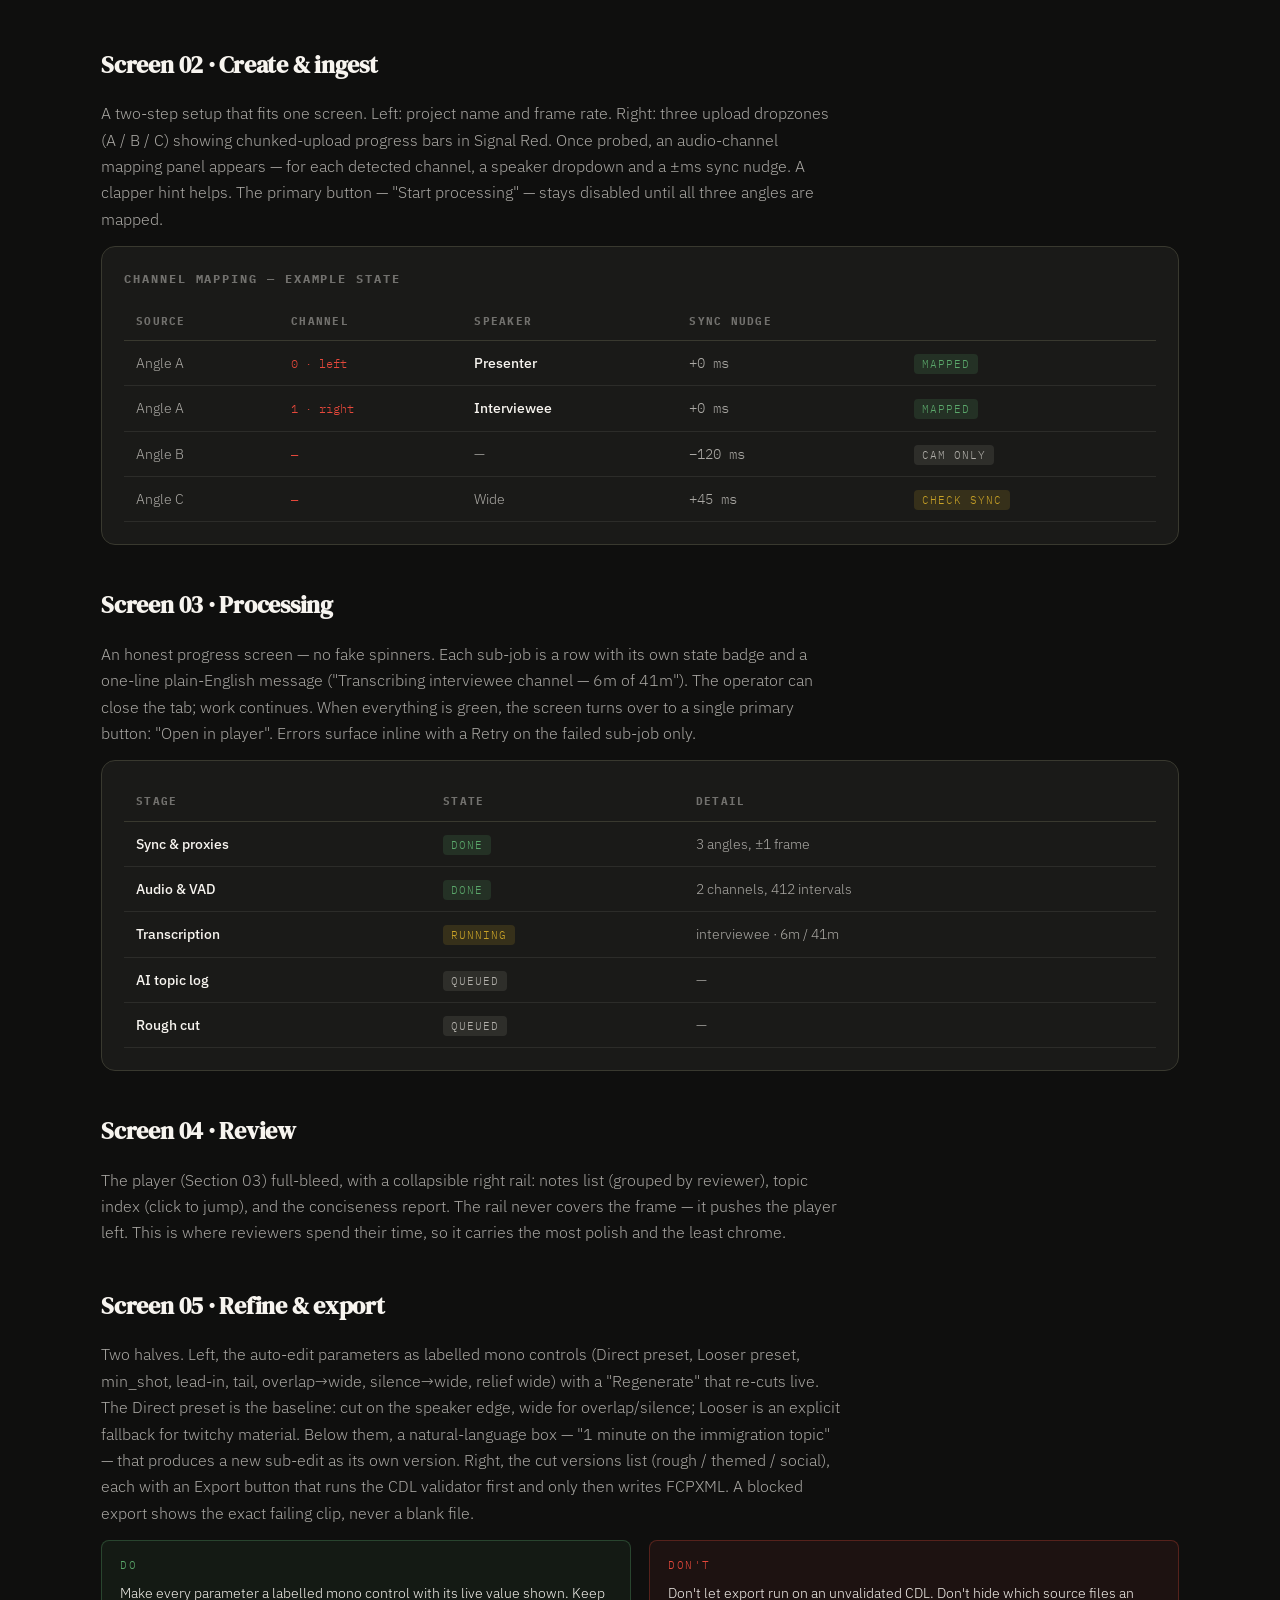
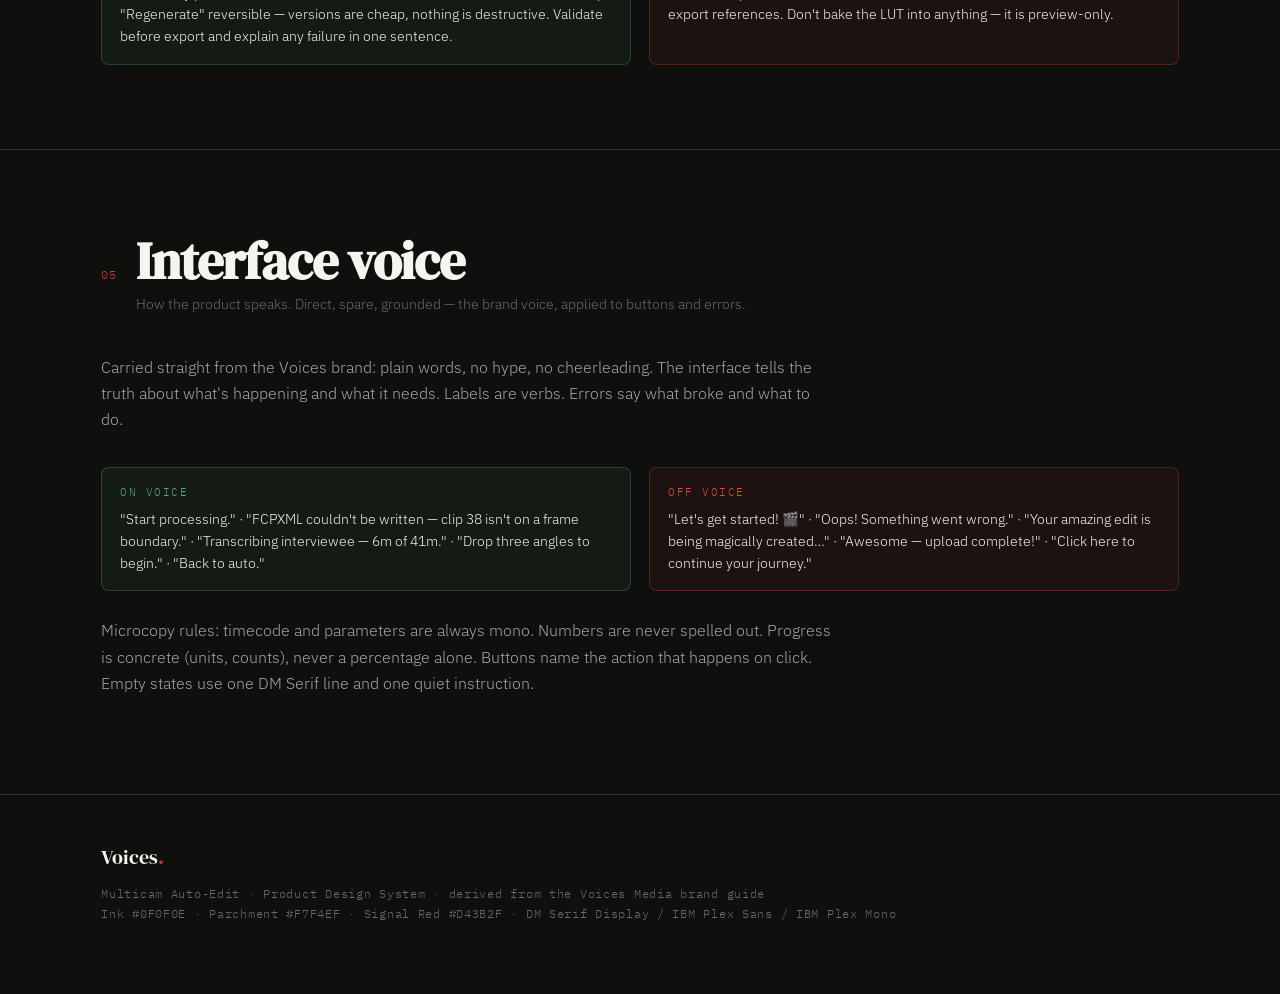
==== commit 1b724d96: "Snapshot current AUTOEDIT state" ====
--- a/docs/source/multicam_ui_style_guide.html
+++ b/docs/source/multicam_ui_style_guide.html
@@ -318,7 +318,7 @@
     </div>
     <div class="spec">
       <div class="label">Data / labels · IBM Plex Mono</div>
-      <div class="demo mono" style="font-size:15px;color:var(--t-hi);letter-spacing:.04em">00:14:22:08 &nbsp; PRESENTER &nbsp; VAD −38dB &nbsp; min_shot 1200ms</div>
+      <div class="demo mono" style="font-size:15px;color:var(--t-hi);letter-spacing:.04em">00:14:22:08 &nbsp; PRESENTER &nbsp; VAD −38dB &nbsp; direct min_shot 250ms</div>
     </div>
 
     <h4 class="t">Type scale</h4>
@@ -505,7 +505,7 @@
     <p class="body">The player (Section 03) full-bleed, with a collapsible right rail: notes list (grouped by reviewer), topic index (click to jump), and the conciseness report. The rail never covers the frame — it pushes the player left. This is where reviewers spend their time, so it carries the most polish and the least chrome.</p>
 
     <h3 class="t">Screen 05 · Refine &amp; export</h3>
-    <p class="body">Two halves. Left, the auto-edit parameters as labelled mono controls (min_shot, lead-in, overlap→wide, periodic wide) with a "Regenerate" that re-cuts live. Below them, a natural-language box — "1 minute on the immigration topic" — that produces a new sub-edit as its own version. Right, the cut versions list (rough / themed / social), each with an Export button that runs the CDL validator first and only then writes FCPXML. A blocked export shows the exact failing clip, never a blank file.</p>
+    <p class="body">Two halves. Left, the auto-edit parameters as labelled mono controls (Direct preset, Looser preset, min_shot, lead-in, tail, overlap→wide, silence→wide, relief wide) with a "Regenerate" that re-cuts live. The Direct preset is the baseline: cut on the speaker edge, wide for overlap/silence; Looser is an explicit fallback for twitchy material. Below them, a natural-language box — "1 minute on the immigration topic" — that produces a new sub-edit as its own version. Right, the cut versions list (rough / themed / social), each with an Export button that runs the CDL validator first and only then writes FCPXML. A blocked export shows the exact failing clip, never a blank file.</p>
     <div class="grid g2">
       <div class="dd do"><div class="h">Do</div>Make every parameter a labelled mono control with its live value shown. Keep "Regenerate" reversible — versions are cheap, nothing is destructive. Validate before export and explain any failure in one sentence.</div>
       <div class="dd dont"><div class="h">Don't</div>Don't let export run on an unvalidated CDL. Don't hide which source files an export references. Don't bake the LUT into anything — it is preview-only.</div>
